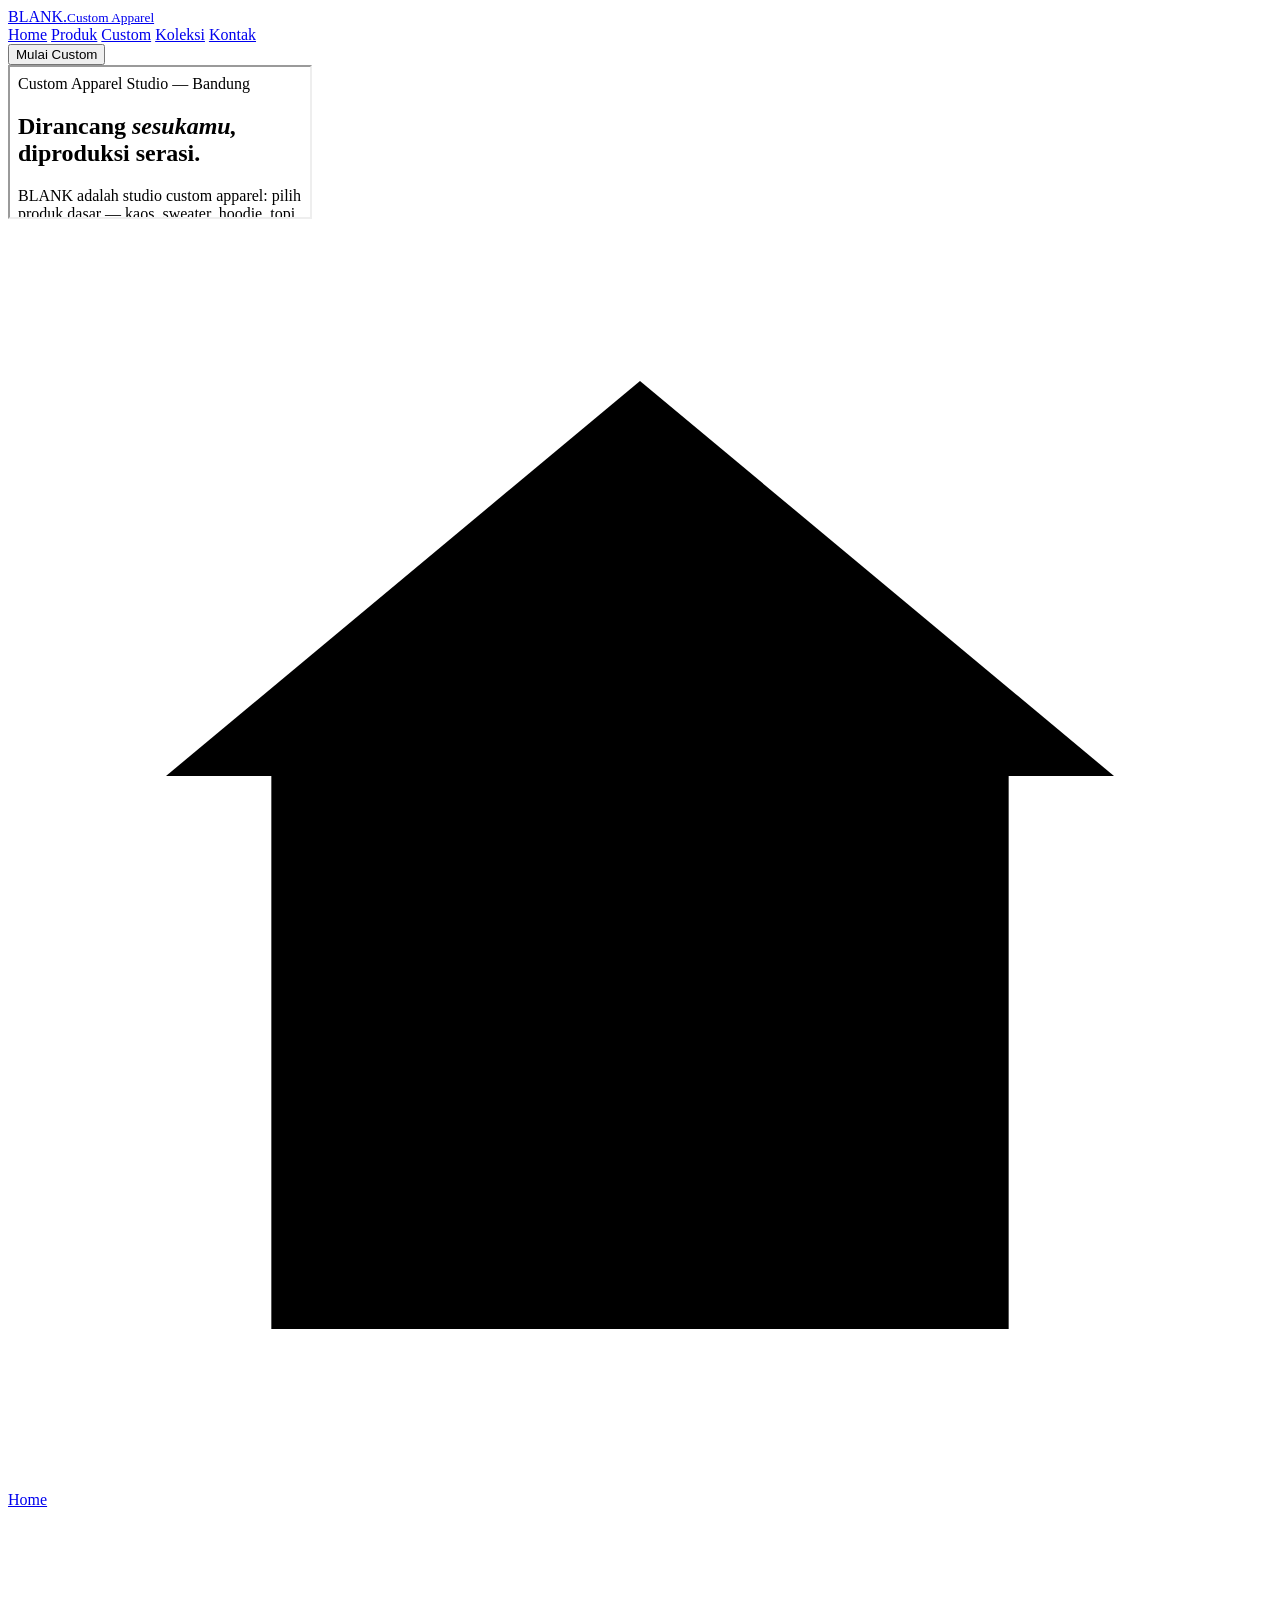
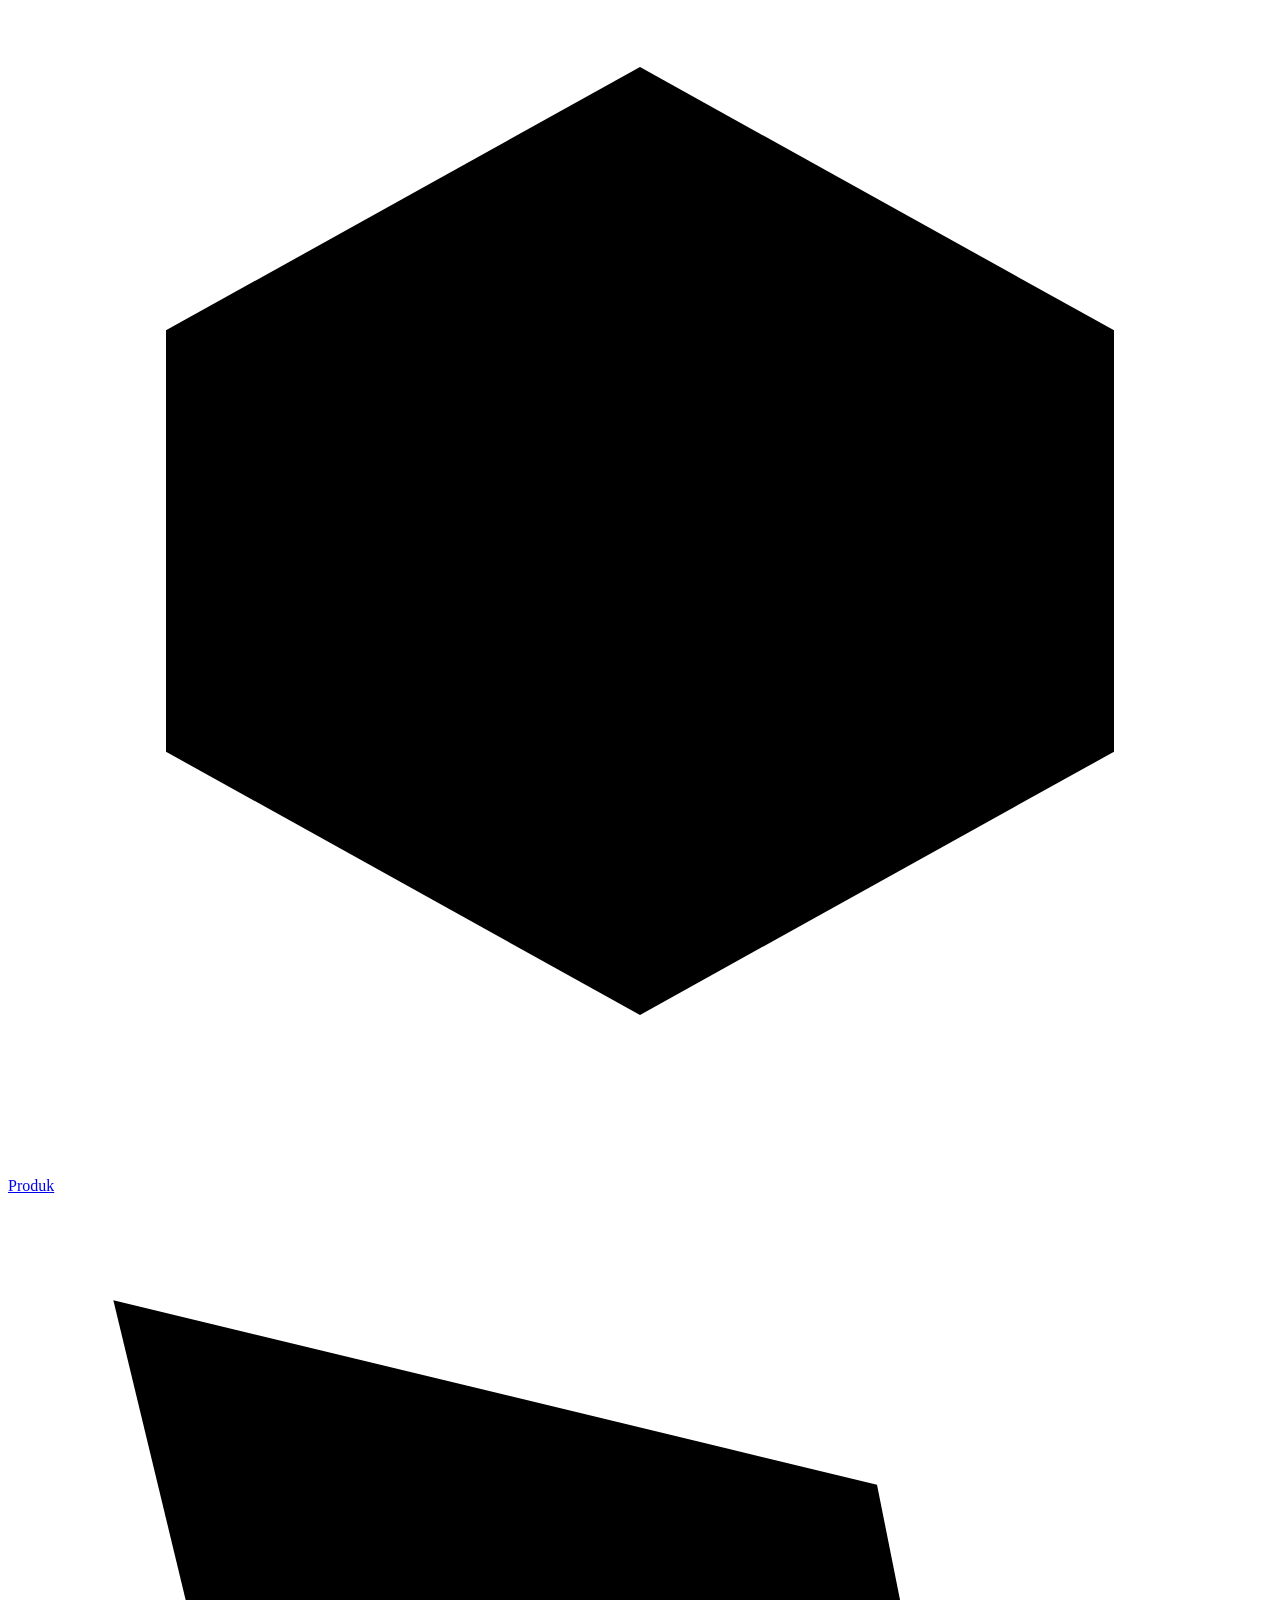
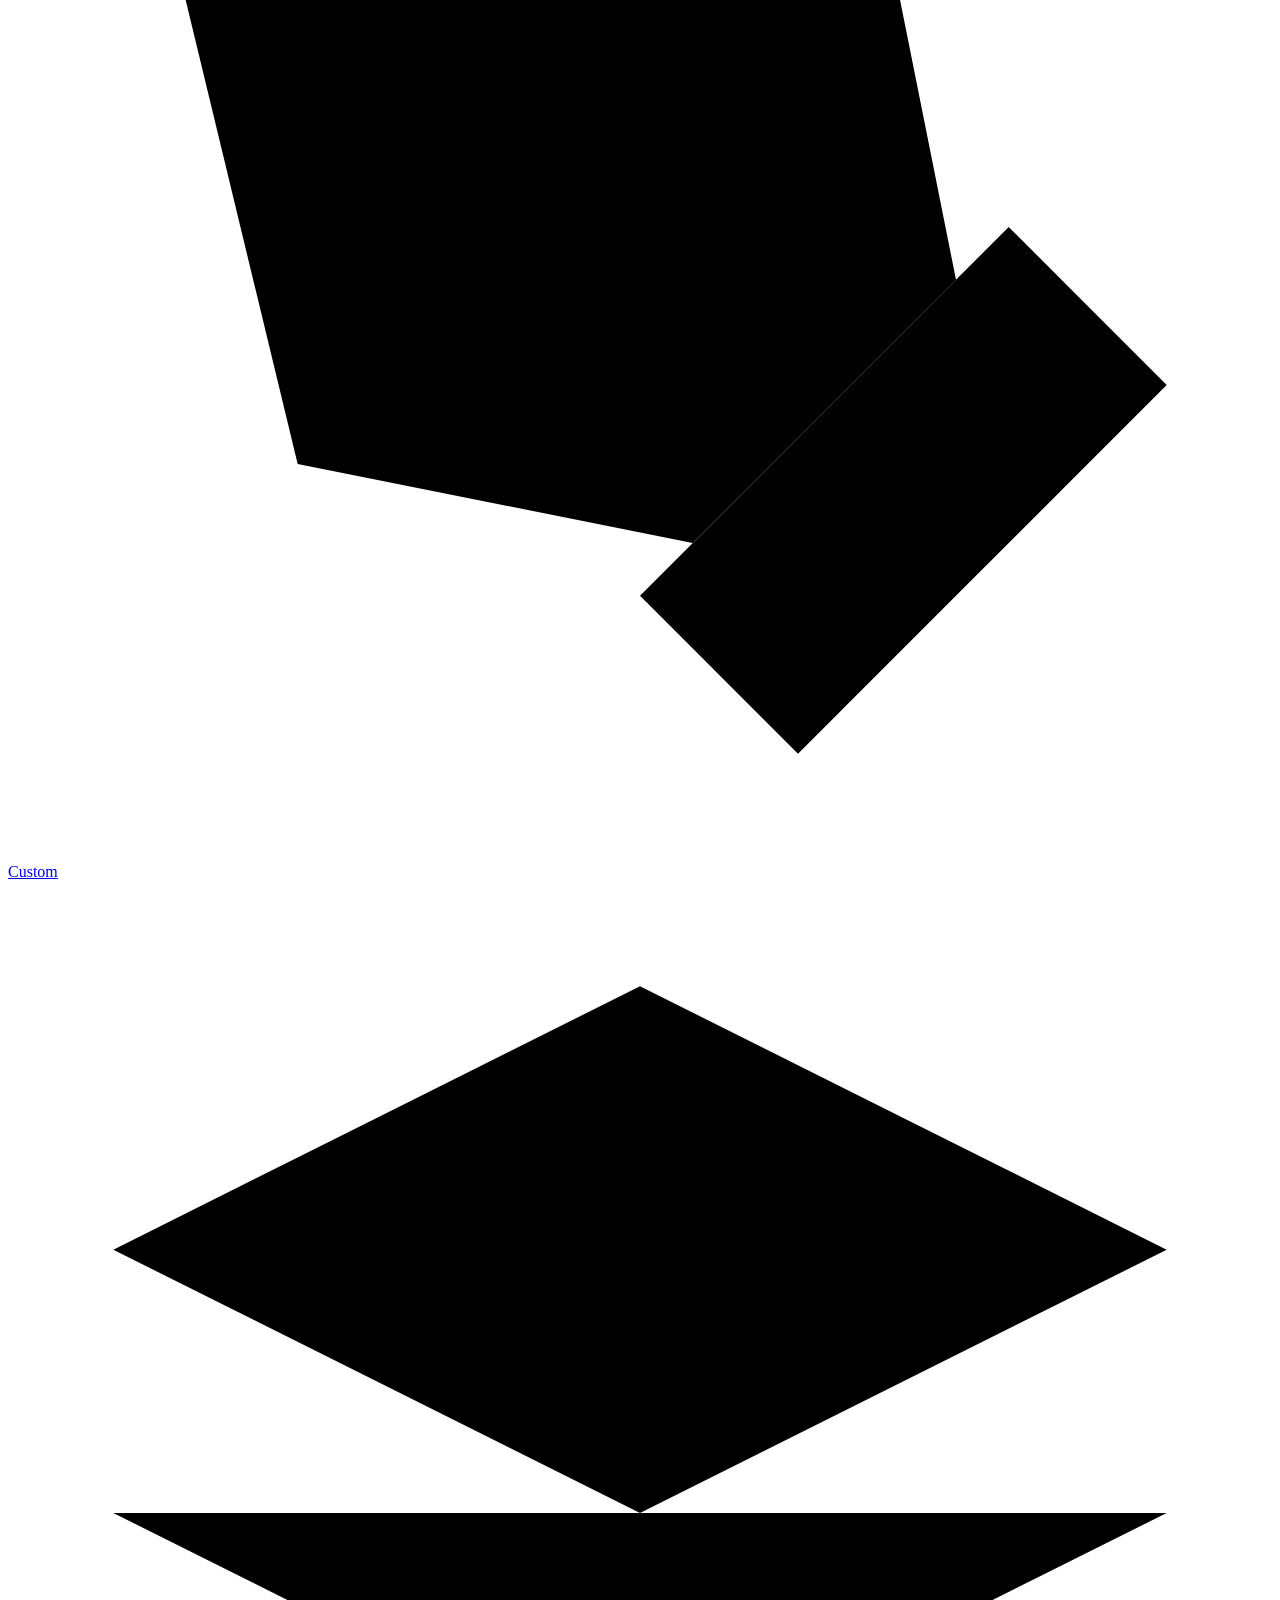
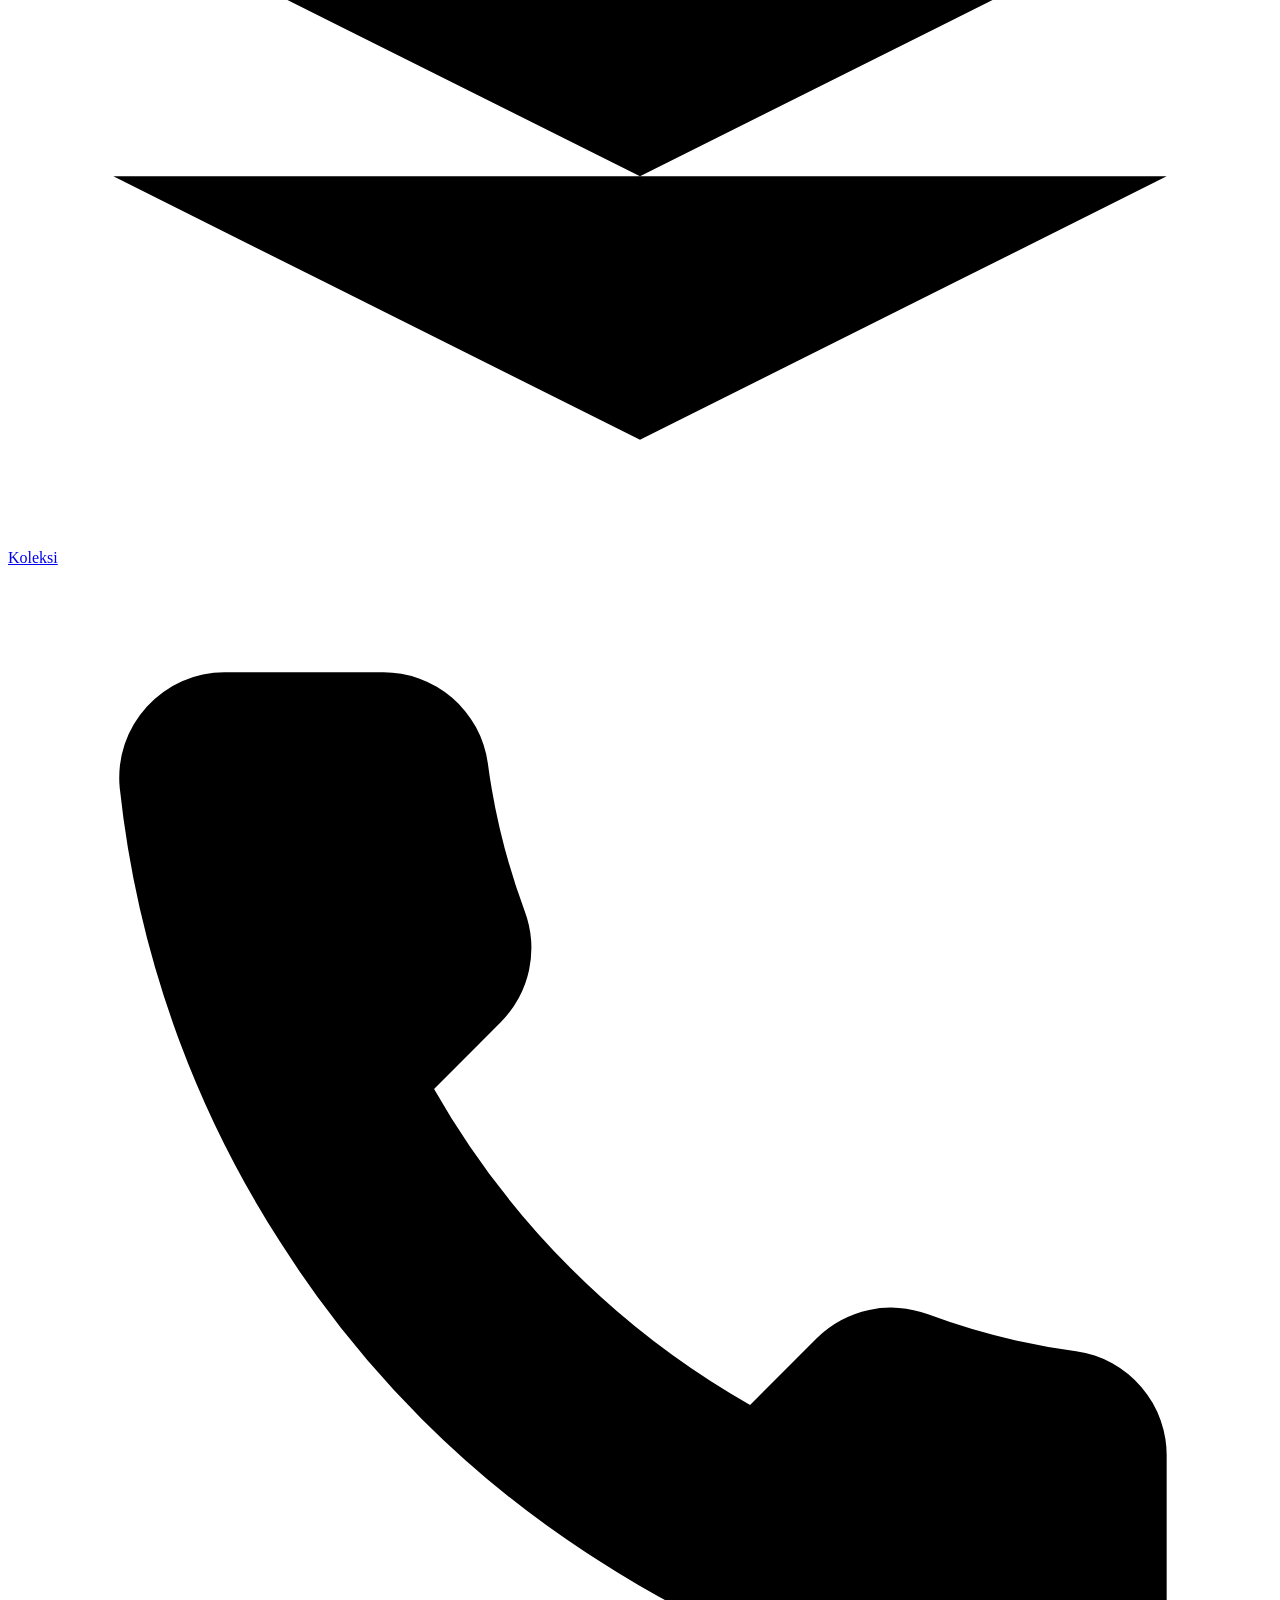
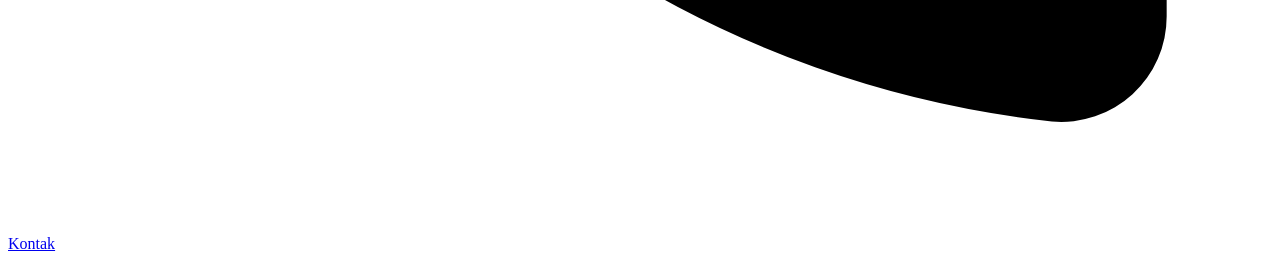
==== index.html @ ddb62c99 "Add files via upload" ====
<!DOCTYPE html>
<html lang="id">
<head>
  <meta charset="UTF-8">
  <meta name="viewport" content="width=device-width, initial-scale=1.0">
  <title>BLANK. — Custom Apparel Studio</title>
  <link rel="preconnect" href="https://fonts.googleapis.com">
  <link rel="preconnect" href="https://fonts.gstatic.com" crossorigin>
  <link href="https://fonts.googleapis.com/css2?family=Cormorant+Garamond:ital,wght@0,500;0,600;0,700;1,500;1,600&family=Jost:wght@300;400;500;600&family=Caveat:wght@700&family=Archivo+Black&display=swap" rel="stylesheet">
  <link rel="stylesheet" href="css/style.css">
</head>
<body class="shell">

  <header class="topbar">
    <a class="brand" href="#" data-go="home">BLANK<span class="dot">.</span><small>Custom Apparel</small></a>
    <nav class="tabs" id="tabs">
      <a class="tab active" data-go="home" href="#home">Home</a>
      <a class="tab" data-go="product" href="#product">Produk</a>
      <a class="tab" data-go="custom" href="#custom">Custom</a>
      <a class="tab" data-go="collection" href="#collection">Koleksi</a>
      <a class="tab" data-go="contact" href="#contact">Kontak</a>
    </nav>
    <button class="btn btn-primary btn-sm" data-go="custom">Mulai Custom</button>
  </header>

  <main class="framebox">
    <iframe id="frame" src="home.html" title="Konten toko BLANK"></iframe>
  </main>

  <nav class="dock" id="dock">
    <a data-go="home" class="active" href="#home">
      <svg viewBox="0 0 24 24"><path d="M3 10.5 12 3l9 7.5"/><path d="M5 9.5V21h14V9.5"/></svg>
      Home
    </a>
    <a data-go="product" href="#product">
      <svg viewBox="0 0 24 24"><path d="M21 8 12 3 3 8v8l9 5 9-5Z"/><path d="M3 8l9 5 9-5M12 13v8"/></svg>
      Produk
    </a>
    <a data-go="custom" href="#custom">
      <svg viewBox="0 0 24 24"><path d="M12 19l7-7 3 3-7 7-3-3z"/><path d="M18 13l-1.5-7.5L2 2l3.5 14.5L13 18l5-5z"/></svg>
      Custom
    </a>
    <a data-go="collection" href="#collection">
      <svg viewBox="0 0 24 24"><path d="M12 2 2 7l10 5 10-5-10-5z"/><path d="M2 17l10 5 10-5M2 12l10 5 10-5"/></svg>
      Koleksi
    </a>
    <a data-go="contact" href="#contact">
      <svg viewBox="0 0 24 24"><path d="M22 16.92v3a2 2 0 0 1-2.18 2 19.79 19.79 0 0 1-8.63-3.07 19.5 19.5 0 0 1-6-6 19.79 19.79 0 0 1-3.07-8.67A2 2 0 0 1 4.11 2h3a2 2 0 0 1 2 1.72 12.84 12.84 0 0 0 .7 2.81 2 2 0 0 1-.45 2.11L8.09 9.91a16 16 0 0 0 6 6l1.27-1.27a2 2 0 0 1 2.11-.45 12.84 12.84 0 0 0 2.81.7A2 2 0 0 1 22 16.92z"/></svg>
      Kontak
    </a>
  </nav>

  <script>
    (function () {
      const frame = document.getElementById('frame');
      const PAGES = ['home', 'product', 'custom', 'collection', 'contact'];

      function switchPage(page, payload) {
        if (!PAGES.includes(page)) page = 'home';
        const q = payload ? '?' + new URLSearchParams(payload).toString() : '';
        frame.src = page + '.html' + q;
        document.querySelectorAll('.tab, .dock a').forEach(a => {
          a.classList.toggle('active', a.dataset.go === page);
        });
        history.replaceState(null, '', '#' + page);
      }

      // Navigasi dari header/dock (shell sendiri)
      document.addEventListener('click', function (e) {
        const el = e.target.closest('[data-go]');
        if (!el) return;
        e.preventDefault();
        switchPage(el.dataset.go, el.dataset.product ? { product: el.dataset.product, color: el.dataset.color || '' } : null);
      });

      // Pesan dari halaman di dalam iframe
      window.addEventListener('message', function (e) {
        const d = e.data;
        if (d && d.type === 'blank:nav' && d.page) {
          switchPage(d.page, d.payload);
          frame.contentWindow.scrollTo(0, 0);
        }
      });

      // Deep link sederhana via hash (#product dll.)
      const initial = location.hash.replace('#', '');
      switchPage(PAGES.includes(initial) ? initial : 'home', null);

      // Sinkron bila hash berubah saat dokumen sama
      window.addEventListener('hashchange', function () {
        const p = location.hash.replace('#', '');
        if (PAGES.includes(p)) switchPage(p, null);
      });
    })();
  </script>
</body>
</html>
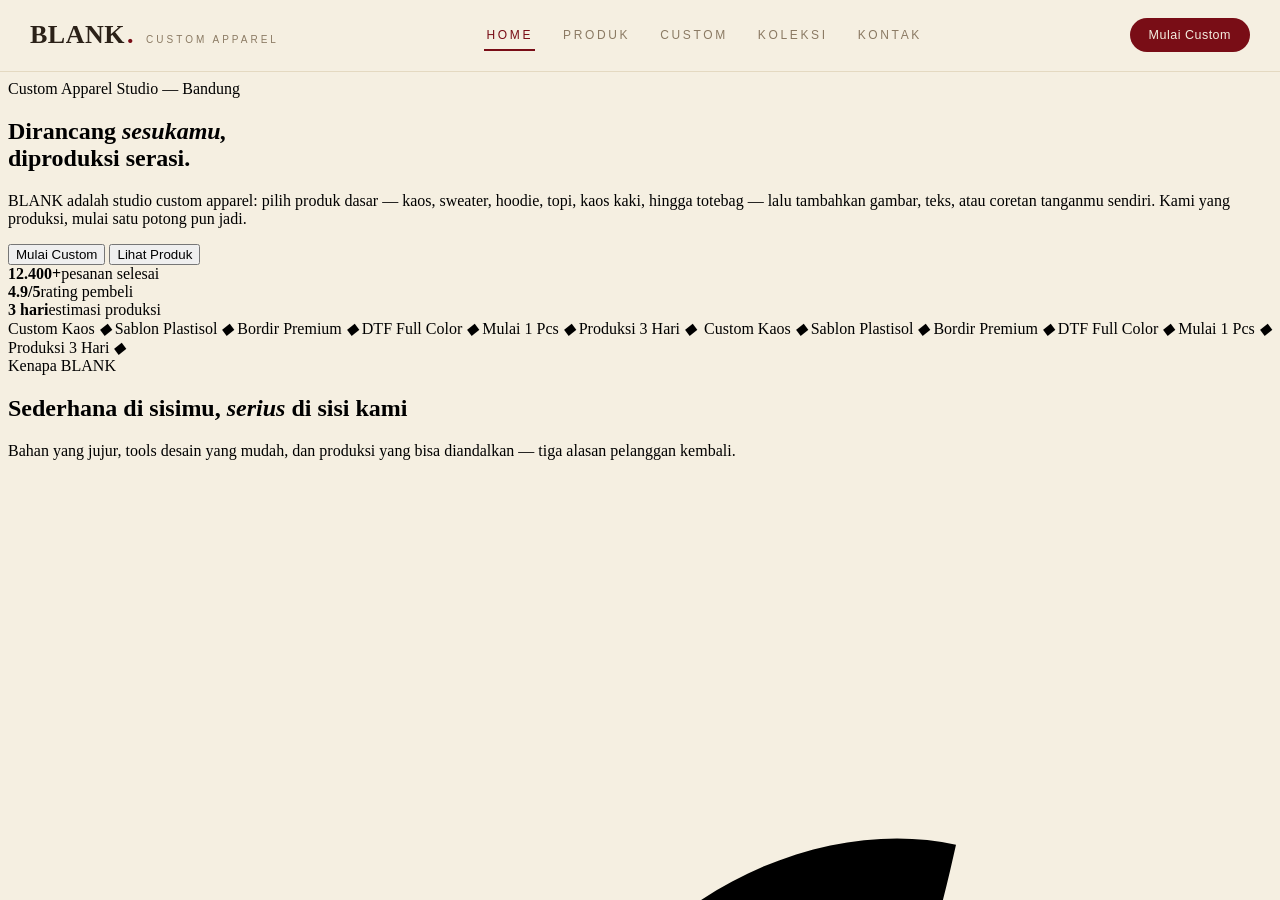
==== commit e3837d80: "Fix stylesheet link path in index.html" ====
--- a/index.html
+++ b/index.html
@@ -7,7 +7,7 @@
   <link rel="preconnect" href="https://fonts.googleapis.com">
   <link rel="preconnect" href="https://fonts.gstatic.com" crossorigin>
   <link href="https://fonts.googleapis.com/css2?family=Cormorant+Garamond:ital,wght@0,500;0,600;0,700;1,500;1,600&family=Jost:wght@300;400;500;600&family=Caveat:wght@700&family=Archivo+Black&display=swap" rel="stylesheet">
-  <link rel="stylesheet" href="css/style.css">
+  <link rel="stylesheet" href="style.css">
 </head>
 <body class="shell">
 
--- a/style.css
+++ b/style.css
@@ -0,0 +1,632 @@
+/* ============================================================
+   BLANK. — Custom Apparel Studio
+   Simple & elegant · Palet: wine #790D16 · champagne #E5D3AF
+   · cream #F5EFE1 · powder blue #AEC4D4
+   ============================================================ */
+
+:root {
+  --wine:      #790D16;
+  --wine-dark: #5E0A11;
+  --wine-soft: rgba(121, 13, 22, .07);
+  --champ:     #E5D3AF;
+  --champ-deep:#C7A96E;
+  --champ-soft:rgba(229, 211, 175, .38);
+  --cream:     #F5EFE1;
+  --cream-2:   #EFE7D3;
+  --card:      #FFFDF8;
+  --blue:      #AEC4D4;
+  --blue-deep: #5F7E96;
+  --blue-soft: rgba(174, 196, 212, .30);
+  --ink:       #2B2118;
+  --muted:     #8B7A63;
+  --line:      #E4D9C1;
+  --shadow:    0 22px 44px -18px rgba(94, 74, 42, .22);
+  --r:         18px;
+  --serif:     'Cormorant Garamond', Georgia, serif;
+  --sans:      'Jost', 'Segoe UI', sans-serif;
+  --script:    'Caveat', cursive;
+}
+
+* { margin: 0; padding: 0; box-sizing: border-box; }
+
+html { scroll-behavior: smooth; }
+
+body {
+  font-family: var(--sans);
+  font-weight: 400;
+  color: var(--ink);
+  background: var(--cream);
+  line-height: 1.65;
+  -webkit-font-smoothing: antialiased;
+}
+
+img { max-width: 100%; display: block; }
+a { color: var(--wine); text-decoration: none; }
+button { font-family: inherit; cursor: pointer; }
+input, select, textarea { font-family: inherit; }
+
+.wrap { max-width: 1120px; margin: 0 auto; padding: 0 28px; }
+
+h1, h2, h3 { font-weight: 500; line-height: 1.15; }
+
+/* ---------------- Tombol ---------------- */
+.btn {
+  display: inline-flex; align-items: center; justify-content: center; gap: 8px;
+  padding: 13px 26px; border-radius: 999px; border: 1px solid transparent;
+  font-family: var(--sans); font-size: 14px; font-weight: 500;
+  letter-spacing: .04em; transition: all .22s ease; text-decoration: none;
+}
+.btn-primary { background: var(--wine); color: var(--cream); }
+.btn-primary:hover { background: var(--wine-dark); transform: translateY(-1px); box-shadow: 0 12px 26px -12px rgba(121,13,22,.55); }
+.btn-ghost { background: transparent; color: var(--wine); border-color: rgba(121,13,22,.35); }
+.btn-ghost:hover { border-color: var(--wine); background: var(--wine-soft); }
+.btn-dark { background: var(--ink); color: var(--cream); }
+.btn-dark:hover { background: #43331f; transform: translateY(-1px); }
+.btn-wa { background: #1E7A54; color: #fff; }
+.btn-wa:hover { background: #16603f; transform: translateY(-1px); }
+.btn-sm { padding: 9px 18px; font-size: 12.5px; }
+.btn-block { width: 100%; }
+
+.mini {
+  padding: 7px 13px; border-radius: 999px; border: 1px solid var(--line);
+  background: var(--card); color: var(--ink); font-size: 12.5px; font-weight: 500;
+  transition: all .18s ease;
+}
+.mini:hover { border-color: var(--champ-deep); background: var(--champ-soft); }
+.mini.active { background: var(--wine); border-color: var(--wine); color: var(--cream); }
+.mini.danger:hover { border-color: var(--wine); color: var(--wine); background: var(--wine-soft); }
+
+.chip {
+  padding: 8px 18px; border-radius: 999px; border: 1px solid var(--line);
+  background: transparent; color: var(--muted); font-size: 13px; font-weight: 500;
+  letter-spacing: .03em; transition: all .2s ease;
+}
+.chip:hover { border-color: var(--champ-deep); color: var(--ink); }
+.chip.active { background: var(--wine); border-color: var(--wine); color: var(--cream); }
+
+.linkline { font-weight: 500; letter-spacing: .03em; border-bottom: 1px solid var(--champ-deep); padding-bottom: 2px; }
+.linkline:hover { color: var(--wine-dark); }
+
+.tagpill {
+  display: inline-block; padding: 5px 14px; border-radius: 999px;
+  background: var(--blue-soft); color: var(--blue-deep);
+  font-size: 12px; letter-spacing: .05em;
+}
+
+/* ---------------- Eyebrow / section ---------------- */
+.eyebrow {
+  display: inline-flex; align-items: center; gap: 12px;
+  font-size: 11px; font-weight: 600; letter-spacing: .32em;
+  text-transform: uppercase; color: var(--wine);
+}
+.eyebrow::before { content: ''; width: 26px; height: 1px; background: var(--champ-deep); }
+
+.section { padding: 84px 0; }
+.section-head { max-width: 640px; margin-bottom: 42px; }
+.section-head.center { margin-left: auto; margin-right: auto; text-align: center; }
+.section-head.center .eyebrow::after { content: ''; width: 26px; height: 1px; background: var(--champ-deep); }
+.section-title {
+  font-family: var(--serif); font-size: clamp(30px, 4vw, 42px);
+  font-weight: 500; color: var(--ink); margin: 14px 0 12px;
+}
+.section-title em { font-style: italic; color: var(--wine); }
+.section-sub { color: var(--muted); font-size: 15.5px; font-weight: 300; }
+
+/* ---------------- Grid & kartu produk ---------------- */
+.grid { display: grid; grid-template-columns: repeat(4, 1fr); gap: 22px; }
+.grid-3 { grid-template-columns: repeat(3, 1fr); }
+
+.pcard {
+  background: var(--card); border: 1px solid var(--line); border-radius: var(--r);
+  overflow: hidden; position: relative; display: flex; flex-direction: column;
+  transition: transform .25s ease, box-shadow .25s ease;
+}
+.pcard:hover { transform: translateY(-4px); box-shadow: var(--shadow); }
+
+.badge {
+  position: absolute; top: 14px; left: 14px; z-index: 3;
+  background: var(--champ); color: var(--wine-dark);
+  font-size: 10px; font-weight: 600; letter-spacing: .18em; text-transform: uppercase;
+  padding: 5px 12px; border-radius: 999px;
+}
+
+.pimg {
+  background: #fff; aspect-ratio: 5 / 6; display: flex; align-items: center;
+  justify-content: center; overflow: hidden; position: relative; padding: 10px;
+}
+.pimg img.dbimg { width: 100%; height: 100%; object-fit: contain; }
+
+/* Visual produk: foto + motif di area cetak */
+.pviz { position: relative; display: block; width: 100%; height: 100%; }
+.pviz-img {
+  position: absolute; inset: 0; width: 100%; height: 100%;
+  object-fit: contain; user-select: none; -webkit-user-drag: none;
+}
+.pviz-motif { position: absolute; user-select: none; pointer-events: none; filter: drop-shadow(0 2px 3px rgba(43,33,24,.18)); }
+
+.pbody { padding: 18px 20px 20px; display: flex; flex-direction: column; flex: 1; }
+.pcat { font-size: 10.5px; font-weight: 600; letter-spacing: .24em; text-transform: uppercase; color: var(--blue-deep); margin-bottom: 7px; }
+.pname { font-family: var(--serif); font-size: 21px; font-weight: 600; color: var(--ink); margin-bottom: 6px; }
+.pdesc { font-size: 13px; color: var(--muted); font-weight: 300; margin-bottom: 16px; flex: 1; }
+.pfoot { display: flex; align-items: center; justify-content: space-between; gap: 10px; }
+.pprice { font-family: var(--serif); font-size: 20px; font-weight: 600; color: var(--wine); }
+.pprice small { font-family: var(--sans); font-size: 11px; color: var(--muted); font-weight: 400; }
+.pactions { display: flex; gap: 8px; margin-top: 12px; }
+
+.emptybox {
+  grid-column: 1 / -1; text-align: center; padding: 70px 20px;
+  border: 1px dashed var(--line); border-radius: var(--r); background: var(--card);
+}
+.emptybox .emoji { font-size: 40px; margin-bottom: 10px; }
+.emptybox h3 { font-family: var(--serif); font-size: 24px; margin-bottom: 8px; }
+.emptybox p { color: var(--muted); font-size: 14px; max-width: 460px; margin: 0 auto; }
+
+/* ---------------- Shell (index.html) ---------------- */
+body.shell { height: 100dvh; display: flex; flex-direction: column; overflow: hidden; }
+
+.topbar {
+  display: flex; align-items: center; justify-content: space-between; gap: 18px;
+  padding: 14px 30px; background: rgba(245, 239, 225, .92);
+  backdrop-filter: blur(10px); border-bottom: 1px solid var(--line); flex-shrink: 0;
+}
+.brand {
+  font-family: var(--serif); font-size: 26px; font-weight: 700;
+  color: var(--ink); letter-spacing: .02em; display: inline-flex; align-items: baseline; gap: 2px;
+}
+.brand .dot { color: var(--wine); }
+.brand small { font-family: var(--sans); font-size: 10px; font-weight: 500; letter-spacing: .3em; text-transform: uppercase; color: var(--muted); margin-left: 10px; }
+
+.tabs { display: flex; gap: 26px; }
+.tab {
+  font-size: 12px; font-weight: 500; letter-spacing: .22em; text-transform: uppercase;
+  color: var(--muted); padding: 6px 2px; position: relative; transition: color .2s;
+}
+.tab::after {
+  content: ''; position: absolute; left: 0; right: 100%; bottom: 0;
+  height: 2px; background: var(--wine); transition: right .25s ease;
+}
+.tab:hover { color: var(--ink); }
+.tab.active { color: var(--wine); }
+.tab.active::after { right: 0; }
+
+.framebox { flex: 1; position: relative; }
+.framebox iframe { position: absolute; inset: 0; width: 100%; height: 100%; border: 0; }
+
+.dock {
+  display: none; position: fixed; bottom: 14px; left: 50%; transform: translateX(-50%);
+  background: rgba(255, 253, 248, .95); backdrop-filter: blur(12px);
+  border: 1px solid var(--line); border-radius: 999px; padding: 8px 10px;
+  gap: 4px; z-index: 50; box-shadow: var(--shadow);
+}
+.dock a {
+  display: flex; flex-direction: column; align-items: center; gap: 3px;
+  font-size: 9.5px; letter-spacing: .08em; color: var(--muted);
+  padding: 7px 13px; border-radius: 999px;
+}
+.dock a svg { width: 17px; height: 17px; fill: none; stroke: currentColor; stroke-width: 1.7; stroke-linecap: round; stroke-linejoin: round; }
+.dock a.active { background: var(--wine); color: var(--cream); }
+
+.solo-bar {
+  display: flex; align-items: center; gap: 16px; padding: 12px 24px;
+  background: var(--wine-dark); color: var(--cream);
+}
+.solo-bar em { font-style: normal; font-size: 12.5px; opacity: .75; }
+
+/* ---------------- Hero ---------------- */
+.hero { display: grid; grid-template-columns: 1.05fr .95fr; gap: 56px; align-items: center; padding: 92px 0 74px; }
+.hero-copy h1 {
+  font-family: var(--serif); font-size: clamp(42px, 5.4vw, 66px);
+  font-weight: 500; line-height: 1.06; margin: 20px 0 22px;
+}
+.hero-copy h1 em { font-style: italic; color: var(--wine); }
+.lead { font-size: 16.5px; font-weight: 300; color: var(--muted); max-width: 480px; }
+
+.hero-cta { display: flex; gap: 14px; margin-top: 32px; flex-wrap: wrap; }
+
+.hero-stats { display: flex; gap: 38px; margin-top: 44px; }
+.hero-stats div { display: flex; flex-direction: column; }
+.hero-stats b { font-family: var(--serif); font-size: 30px; font-weight: 600; color: var(--wine); line-height: 1; }
+.hero-stats span { font-size: 11.5px; letter-spacing: .14em; text-transform: uppercase; color: var(--muted); margin-top: 7px; }
+
+.hero-art { position: relative; }
+.art-card {
+  background: var(--card); border: 1px solid var(--line); border-radius: 26px;
+  padding: 34px; box-shadow: var(--shadow); position: relative;
+}
+.art-card .pviz { aspect-ratio: 460 / 552; }
+.float-chip {
+  position: absolute; display: flex; align-items: center; gap: 9px;
+  background: var(--card); border: 1px solid var(--line); border-radius: 999px;
+  padding: 9px 16px; font-size: 12.5px; font-weight: 500; box-shadow: 0 14px 30px -14px rgba(94,74,42,.3);
+}
+.float-chip .ic {
+  width: 26px; height: 26px; border-radius: 50%; display: inline-flex;
+  align-items: center; justify-content: center; font-size: 13px;
+}
+.fc1 { top: 8%; left: -7%; animation: bob 5.2s ease-in-out infinite; }
+.fc2 { bottom: 24%; right: -6%; animation: bob 6.1s ease-in-out .6s infinite; }
+.fc3 { bottom: -5%; left: 10%; animation: bob 5.6s ease-in-out 1.1s infinite; }
+@keyframes bob { 0%,100% { transform: translateY(0); } 50% { transform: translateY(-9px); } }
+
+/* ---------------- Marquee ---------------- */
+.marquee { background: var(--champ); border-block: 1px solid var(--champ-deep); overflow: hidden; padding: 13px 0; }
+.marquee .track { display: flex; width: max-content; animation: scrollx 30s linear infinite; }
+.marquee span {
+  font-family: var(--serif); font-style: italic; font-size: 17px;
+  color: var(--wine-dark); white-space: nowrap; letter-spacing: .04em;
+}
+.marquee i { font-style: normal; color: var(--wine); margin: 0 14px; font-size: 12px; }
+@keyframes scrollx { from { transform: translateX(0); } to { transform: translateX(-50%); } }
+
+/* ---------------- Value props / steps ---------------- */
+.vgrid { display: grid; grid-template-columns: repeat(3, 1fr); gap: 22px; }
+.vprop {
+  background: var(--card); border: 1px solid var(--line); border-radius: var(--r);
+  padding: 34px 30px; transition: transform .25s ease, box-shadow .25s ease;
+}
+.vprop:hover { transform: translateY(-4px); box-shadow: var(--shadow); }
+.vic {
+  width: 52px; height: 52px; border-radius: 50%; background: var(--champ-soft);
+  border: 1px solid var(--champ); display: flex; align-items: center; justify-content: center;
+  margin-bottom: 20px;
+}
+.vic svg { width: 23px; height: 23px; fill: none; stroke: var(--wine); stroke-width: 1.6; stroke-linecap: round; stroke-linejoin: round; }
+.vprop h3 { font-family: var(--serif); font-size: 23px; font-weight: 600; margin-bottom: 10px; }
+.vprop p { font-size: 14px; color: var(--muted); font-weight: 300; }
+
+.steps { display: grid; grid-template-columns: repeat(3, 1fr); gap: 0; counter-reset: step; }
+.step {
+  padding: 30px 34px; counter-increment: step; position: relative;
+  border-left: 1px solid var(--line);
+}
+.step:first-child { border-left: 0; }
+.step::before {
+  content: '0' counter(step);
+  font-family: var(--serif); font-style: italic; font-size: 44px;
+  color: var(--champ-deep); display: block; line-height: 1; margin-bottom: 16px;
+}
+.step h3 { font-family: var(--serif); font-size: 22px; font-weight: 600; margin-bottom: 8px; }
+.step p { font-size: 14px; color: var(--muted); font-weight: 300; }
+
+/* ---------------- Koleksi ---------------- */
+.coll { margin-bottom: 72px; }
+.coll-head { display: flex; justify-content: space-between; align-items: flex-end; gap: 24px; flex-wrap: wrap; margin-bottom: 24px; }
+.coll-tags { display: flex; gap: 8px; flex-wrap: wrap; }
+
+/* ---------------- Kontak ---------------- */
+.cgrid { display: grid; grid-template-columns: repeat(4, 1fr); gap: 20px; }
+.ccard {
+  background: var(--card); border: 1px solid var(--line); border-radius: var(--r);
+  padding: 28px 26px; transition: transform .25s ease, box-shadow .25s ease;
+}
+.ccard:hover { transform: translateY(-3px); box-shadow: var(--shadow); }
+.cic {
+  width: 46px; height: 46px; border-radius: 50%; background: var(--blue-soft);
+  border: 1px solid var(--blue); display: flex; align-items: center; justify-content: center;
+  margin-bottom: 16px;
+}
+.cic svg { width: 20px; height: 20px; fill: none; stroke: var(--blue-deep); stroke-width: 1.7; stroke-linecap: round; stroke-linejoin: round; }
+.ccard h3 { font-family: var(--serif); font-size: 20px; font-weight: 600; margin-bottom: 7px; }
+.ccard p { font-size: 13.5px; color: var(--muted); font-weight: 300; }
+
+/* Baris sosial media di home */
+.socialrow { display: flex; gap: 14px; flex-wrap: wrap; margin-top: 26px; }
+.socialpill {
+  display: inline-flex; align-items: center; gap: 12px;
+  background: var(--card); border: 1px solid var(--line); border-radius: 999px;
+  padding: 12px 24px 12px 14px; transition: all .22s ease;
+}
+.socialpill:hover { border-color: var(--champ-deep); transform: translateY(-2px); box-shadow: var(--shadow); }
+.socialpill .sic {
+  width: 38px; height: 38px; border-radius: 50%; display: flex;
+  align-items: center; justify-content: center; background: var(--wine-soft);
+}
+.socialpill .sic svg { width: 18px; height: 18px; fill: none; stroke: var(--wine); stroke-width: 1.7; stroke-linecap: round; stroke-linejoin: round; }
+.socialpill b { display: block; font-size: 13.5px; font-weight: 500; color: var(--ink); line-height: 1.2; }
+.socialpill span { font-size: 11.5px; color: var(--muted); letter-spacing: .04em; }
+
+.ctaband {
+  background: linear-gradient(120deg, var(--wine-dark), var(--wine) 55%, #93353c);
+  border-radius: 26px; padding: 58px 54px; color: var(--cream); text-align: center;
+}
+.ctaband h2 { font-family: var(--serif); font-size: clamp(28px, 3.6vw, 40px); font-weight: 500; margin-bottom: 10px; }
+.ctaband p { opacity: .82; font-weight: 300; max-width: 520px; margin: 0 auto; }
+.ctaband .hero-cta { justify-content: center; }
+
+.csplit { display: grid; grid-template-columns: 1.05fr .95fr; gap: 22px; margin-top: 10px; }
+.formcard, .mapcard {
+  background: var(--card); border: 1px solid var(--line); border-radius: var(--r); padding: 32px;
+}
+.hours { list-style: none; }
+.hours li { display: flex; justify-content: space-between; gap: 14px; padding: 11px 0; border-bottom: 1px dashed var(--line); font-size: 14px; }
+.hours li:last-child { border-bottom: 0; }
+.hours span { color: var(--muted); }
+
+.faq { border-bottom: 1px solid var(--line); background: transparent; }
+.faq summary {
+  padding: 20px 4px; cursor: pointer; font-family: var(--serif);
+  font-size: 20px; font-weight: 600; color: var(--ink); list-style: none; position: relative;
+}
+.faq summary::after { content: '+'; position: absolute; right: 6px; color: var(--wine); font-family: var(--sans); font-weight: 300; font-size: 24px; transition: transform .2s; }
+.faq[open] summary::after { transform: rotate(45deg); }
+.faqa { padding: 0 30px 22px 4px; color: var(--muted); font-size: 14.5px; font-weight: 300; }
+
+/* ---------------- Form ---------------- */
+.field { display: flex; flex-direction: column; gap: 7px; margin-bottom: 16px; }
+.field label { font-size: 12px; font-weight: 500; letter-spacing: .12em; text-transform: uppercase; color: var(--muted); }
+.field input, .field select, .field textarea {
+  border: 1px solid var(--line); border-radius: 12px; padding: 12px 15px;
+  background: #fff; font-size: 14.5px; color: var(--ink); outline: none; transition: border .2s;
+  resize: vertical;
+}
+.field input:focus, .field select:focus, .field textarea:focus { border-color: var(--champ-deep); box-shadow: 0 0 0 3px var(--champ-soft); }
+.field.invalid input, .field.invalid select, .field.invalid textarea { border-color: var(--wine); }
+.ferr { font-size: 12px; color: var(--wine); min-height: 0; }
+
+.catalogbar { display: flex; justify-content: space-between; align-items: center; gap: 16px; flex-wrap: wrap; margin-bottom: 16px; }
+.searchrow input {
+  width: min(420px, 100%); border: 1px solid var(--line); border-radius: 999px;
+  padding: 12px 22px; background: var(--card); font-size: 14px; outline: none; transition: border .2s;
+}
+.searchrow input:focus { border-color: var(--champ-deep); box-shadow: 0 0 0 3px var(--champ-soft); }
+.adminbar { display: flex; gap: 10px; }
+.adminchip { border-color: var(--blue); color: var(--blue-deep); }
+.adminchip.active { background: var(--blue-deep); border-color: var(--blue-deep); color: #fff; }
+.addchip { border-style: dashed; }
+
+/* ---------------- Modal ---------------- */
+.modal-backdrop {
+  position: fixed; inset: 0; background: rgba(43, 33, 24, .45); backdrop-filter: blur(3px);
+  display: flex; align-items: center; justify-content: center; padding: 24px;
+  opacity: 0; pointer-events: none; transition: opacity .22s ease; z-index: 100;
+}
+.modal-backdrop.show { opacity: 1; pointer-events: auto; }
+.modal {
+  background: var(--card); border-radius: 22px; width: min(640px, 100%);
+  max-height: 92dvh; display: flex; flex-direction: column; overflow: hidden;
+  transform: translateY(14px); transition: transform .22s ease;
+}
+.modal-backdrop.show .modal { transform: none; }
+.modal-head { display: flex; justify-content: space-between; align-items: center; padding: 22px 28px; border-bottom: 1px solid var(--line); }
+.modal-head h3 { font-family: var(--serif); font-size: 24px; }
+.modal-x { background: none; border: 0; font-size: 20px; color: var(--muted); }
+.modal-x:hover { color: var(--wine); }
+.modal-body { padding: 24px 28px; overflow-y: auto; }
+.modal-foot { display: flex; justify-content: flex-end; gap: 12px; padding: 18px 28px; border-top: 1px solid var(--line); }
+.formerr {
+  display: none; background: var(--wine-soft); border: 1px solid rgba(121,13,22,.25);
+  color: var(--wine); border-radius: 12px; padding: 11px 16px; font-size: 13.5px; margin-bottom: 16px;
+}
+.formerr.show { display: block; }
+.formgrid { display: grid; grid-template-columns: 1fr 1fr; gap: 0 18px; }
+.formgrid .full { grid-column: 1 / -1; }
+.imgpreview { margin-top: 12px; }
+.imgpreview img { max-height: 150px; border-radius: 12px; border: 1px solid var(--line); }
+.imgpreview .ph {
+  border: 1px dashed var(--line); border-radius: 12px; padding: 26px; text-align: center;
+  color: var(--muted); font-size: 13px;
+}
+
+/* ---------------- Studio ---------------- */
+.studiobody { overflow-x: hidden; }
+.studio {
+  display: grid; grid-template-columns: 250px minmax(0, 1fr) 268px;
+  gap: 16px; padding: 18px 20px 30px; max-width: 1240px; margin: 0 auto; align-items: start;
+}
+.panel-left, .panel-right { display: flex; flex-direction: column; gap: 14px; position: sticky; top: 16px; }
+.panel { background: var(--card); border: 1px solid var(--line); border-radius: var(--r); padding: 18px; }
+.pgroup h3 {
+  display: flex; align-items: center; gap: 9px; font-size: 12.5px; font-weight: 600;
+  letter-spacing: .1em; text-transform: uppercase; color: var(--ink); margin-bottom: 14px;
+}
+.pgroup h3 .n {
+  width: 22px; height: 22px; border-radius: 50%; background: var(--wine); color: var(--cream);
+  display: inline-flex; align-items: center; justify-content: center;
+  font-size: 11px; letter-spacing: 0; flex-shrink: 0;
+}
+.cname { margin-left: auto; font-style: normal; font-size: 11px; color: var(--muted); letter-spacing: .06em; text-transform: none; }
+
+.tplgrid { display: grid; grid-template-columns: 1fr 1fr; gap: 9px; }
+.tpl {
+  border: 1px solid var(--line); border-radius: 13px; background: #fff;
+  padding: 7px; text-align: center; transition: all .2s ease; position: relative;
+}
+.tpl:hover { border-color: var(--champ-deep); }
+.tpl.active { border-color: var(--wine); box-shadow: 0 0 0 2px var(--wine-soft); }
+.tplart { display: block; border-radius: 9px; overflow: hidden; background: #fff; aspect-ratio: 5 / 6; }
+.tplart img { width: 100%; height: 100%; object-fit: cover; }
+.tplname { display: block; font-size: 11.5px; font-weight: 500; margin-top: 6px; color: var(--ink); line-height: 1.25; }
+.tplprice { display: block; font-size: 10.5px; color: var(--muted); }
+
+.swatches { display: grid; grid-template-columns: repeat(5, 1fr); gap: 8px; }
+.sw {
+  aspect-ratio: 1; border-radius: 50%; border: 1px solid rgba(43,33,24,.18);
+  transition: transform .15s ease, box-shadow .15s ease; padding: 0;
+}
+.sw:hover { transform: scale(1.12); }
+.sw.active { box-shadow: 0 0 0 2px var(--card), 0 0 0 4px var(--wine); }
+.sw-inline { display: flex; gap: 8px; flex-wrap: wrap; margin-bottom: 14px; }
+.sw-inline .sw { width: 26px; height: 26px; aspect-ratio: auto; }
+
+.sizerow { display: flex; gap: 7px; flex-wrap: wrap; }
+.size {
+  padding: 8px 13px; border-radius: 10px; border: 1px solid var(--line);
+  background: #fff; font-size: 12.5px; font-weight: 500; color: var(--ink); transition: all .18s;
+}
+.size:hover { border-color: var(--champ-deep); }
+.size.active { background: var(--ink); border-color: var(--ink); color: var(--cream); }
+
+.stagewrap { display: flex; flex-direction: column; align-items: center; gap: 14px; }
+.stage-scaler { width: 100%; display: flex; justify-content: center; }
+.stage {
+  position: relative; width: 460px; height: 552px; flex-shrink: 0;
+  background: #fff; border-radius: 20px; overflow: hidden;
+  border: 1px solid var(--line); box-shadow: var(--shadow);
+  transform-origin: top center; touch-action: none;
+}
+.tplimg { position: absolute; inset: 0; width: 100%; height: 100%; object-fit: cover; user-select: none; -webkit-user-drag: none; }
+
+.printbox {
+  position: absolute; border: 1.5px dashed rgba(121, 13, 22, .55); border-radius: 4px;
+  pointer-events: none; z-index: 5;
+}
+.printbox::after {
+  content: 'Area Desain'; position: absolute; top: -1px; left: -1px;
+  transform: translateY(-105%); background: var(--wine); color: var(--cream);
+  font-size: 9px; letter-spacing: .18em; text-transform: uppercase; padding: 3px 9px; border-radius: 4px;
+}
+.clipzone { position: absolute; overflow: hidden; z-index: 4; }
+.objlayer { position: absolute; inset: 0; z-index: 6; }
+#drawCanvas { position: absolute; inset: 0; width: 100%; height: 100%; z-index: 5; }
+.stage.drawing #drawCanvas { cursor: crosshair; }
+
+.obj { position: absolute; cursor: move; user-select: none; }
+.obj .oimg, .obj .eobj, .obj .tobj { pointer-events: none; }
+.obj .oimg { width: 100%; height: 100%; object-fit: fill; }
+.eobj { text-align: center; }
+.tobj { outline: none; white-space: pre-wrap; text-align: center; }
+
+.obj.selected { outline: 1.5px solid var(--wine); outline-offset: 3px; }
+.hnd {
+  position: absolute; width: 22px; height: 22px; border-radius: 50%;
+  background: var(--wine); color: #fff; font-size: 11px;
+  display: none; align-items: center; justify-content: center; z-index: 8;
+  border: 2px solid #fff; box-shadow: 0 2px 8px rgba(43,33,24,.35);
+}
+.obj.selected .hnd { display: flex; }
+.hnd-rot { top: -30px; left: 50%; transform: translateX(-50%); cursor: grab; }
+.hnd-del { top: -30px; right: -30px; cursor: pointer; background: #8c2f2f; }
+.hnd-resize { bottom: -26px; right: -26px; cursor: nwse-resize; font-size: 10px; }
+
+.toolbtns { display: flex; gap: 8px; flex-wrap: wrap; justify-content: center; }
+.tool {
+  display: inline-flex; align-items: center; gap: 8px; padding: 10px 18px;
+  border-radius: 999px; border: 1px solid var(--line); background: var(--card);
+  font-size: 12.5px; font-weight: 500; color: var(--ink); transition: all .2s;
+}
+.tool svg { width: 15px; height: 15px; fill: none; stroke: currentColor; stroke-width: 1.8; stroke-linecap: round; stroke-linejoin: round; }
+.tool:hover { border-color: var(--champ-deep); }
+.tool.active { background: var(--wine); border-color: var(--wine); color: var(--cream); }
+
+.uploadzone {
+  border: 1.5px dashed var(--champ-deep); border-radius: 13px; background: var(--champ-soft);
+  padding: 24px 14px; text-align: center; font-size: 13.5px; font-weight: 500; color: var(--ink);
+  cursor: pointer; transition: all .2s;
+}
+.uploadzone:hover { background: var(--champ); }
+.uploadzone small { color: var(--muted); font-weight: 400; }
+.hint { font-size: 11.5px; color: var(--muted); font-weight: 300; line-height: 1.55; }
+
+.propval { display: flex; justify-content: space-between; font-size: 12.5px; color: var(--muted); margin: 13px 0 7px; }
+.propslider { width: 100%; accent-color: var(--wine); }
+.stylebtns, .btnrow { display: flex; gap: 8px; margin-top: 12px; flex-wrap: wrap; }
+.fontsel {
+  width: 100%; border: 1px solid var(--line); border-radius: 10px; padding: 10px 12px;
+  background: #fff; font-size: 13px; outline: none;
+}
+.colorwell { width: 100%; height: 34px; border: 1px solid var(--line); border-radius: 10px; background: #fff; cursor: pointer; }
+
+.pricebox { background: var(--cream); border: 1px solid var(--line); border-radius: 14px; padding: 16px 18px; margin-bottom: 14px; }
+.pricebox .lbl { font-size: 12px; color: var(--muted); letter-spacing: .04em; }
+.pricebox .val { font-family: var(--serif); font-size: 30px; font-weight: 600; color: var(--wine); line-height: 1.2; }
+.pricebox .note { font-size: 11px; color: var(--muted); }
+.sumstack { display: flex; flex-direction: column; gap: 9px; }
+
+.emsearch {
+  width: 100%; border: 1px solid var(--line); border-radius: 10px; padding: 9px 13px;
+  font-size: 13px; outline: none; margin-bottom: 10px;
+}
+.emsearch:focus { border-color: var(--champ-deep); }
+.emtabs { display: flex; gap: 4px; flex-wrap: wrap; margin-bottom: 10px; }
+.emtab {
+  border: 1px solid transparent; background: none; border-radius: 9px;
+  font-size: 15px; padding: 4px 8px; transition: all .15s;
+}
+.emtab:hover { background: var(--cream-2); }
+.emtab.active { background: var(--wine-soft); border-color: var(--champ); }
+.emgrid { display: grid; grid-template-columns: repeat(6, 1fr); gap: 3px; max-height: 218px; overflow-y: auto; }
+.emcell {
+  background: none; border: 0; border-radius: 9px; font-size: 19px; padding: 4px 0;
+  transition: background .12s;
+}
+.emcell:hover { background: var(--cream-2); }
+.emcell.picked { background: var(--champ-soft); box-shadow: inset 0 0 0 1px var(--champ-deep); }
+.emempty { grid-column: 1 / -1; font-size: 12px; color: var(--muted); padding: 12px 4px; }
+.empicked { background: var(--cream); border-radius: 10px; padding: 9px 12px; font-size: 12px; color: var(--muted); margin-top: 10px; }
+.empicked .emprev { font-size: 18px; margin-right: 7px; }
+
+/* ---------------- Footer ---------------- */
+footer.site { background: var(--wine-dark); color: var(--cream); margin-top: 90px; }
+.fgrid { display: grid; grid-template-columns: 1.3fr 1fr 1.2fr; gap: 44px; padding: 62px 0 46px; }
+footer.site .brand { color: var(--cream); font-size: 30px; }
+footer.site .brand .dot { color: var(--champ); }
+.fabout { font-size: 13.5px; font-weight: 300; opacity: .78; margin: 14px 0 20px; max-width: 300px; }
+.fsocial { display: flex; gap: 9px; }
+.fsocial a {
+  width: 38px; height: 38px; border-radius: 50%; border: 1px solid rgba(229,211,175,.35);
+  display: inline-flex; align-items: center; justify-content: center;
+  font-size: 11px; font-weight: 600; letter-spacing: .05em; color: var(--champ); transition: all .2s;
+}
+.fsocial a:hover { background: var(--champ); color: var(--wine-dark); border-color: var(--champ); }
+footer.site h4 {
+  font-size: 11px; font-weight: 600; letter-spacing: .3em; text-transform: uppercase;
+  color: var(--champ); margin-bottom: 18px;
+}
+footer.site ul { list-style: none; display: flex; flex-direction: column; gap: 10px; font-size: 13.5px; font-weight: 300; }
+footer.site ul a { color: var(--cream); opacity: .82; }
+footer.site ul a:hover { opacity: 1; color: var(--champ); }
+footer.site li { opacity: .82; }
+.fbottom {
+  display: flex; justify-content: space-between; gap: 14px; flex-wrap: wrap;
+  border-top: 1px solid rgba(229,211,175,.18); padding: 22px 0 26px;
+  font-size: 12px; opacity: .62; font-weight: 300;
+}
+
+/* ---------------- Toast ---------------- */
+.toast {
+  position: fixed; bottom: 26px; left: 50%; transform: translate(-50%, 16px);
+  background: var(--ink); color: var(--cream); padding: 12px 26px; border-radius: 999px;
+  font-size: 13.5px; letter-spacing: .02em; opacity: 0; pointer-events: none;
+  transition: all .3s ease; z-index: 200; box-shadow: 0 16px 34px -12px rgba(0,0,0,.4);
+}
+.toast.show { opacity: 1; transform: translate(-50%, 0); }
+
+/* ---------------- Responsif ---------------- */
+@media (max-width: 1020px) {
+  .grid { grid-template-columns: repeat(3, 1fr); }
+  .cgrid { grid-template-columns: repeat(2, 1fr); }
+  .studio { grid-template-columns: 220px minmax(0, 1fr); }
+  .panel-right { grid-column: 1 / -1; position: static; display: grid; grid-template-columns: repeat(2, 1fr); align-items: start; }
+}
+@media (max-width: 900px) {
+  .tabs { display: none; }
+  .dock { display: flex; }
+  .hero { grid-template-columns: 1fr; padding-top: 54px; gap: 40px; }
+  .hero-art { max-width: 430px; margin: 0 auto; }
+  .vgrid, .steps { grid-template-columns: 1fr; }
+  .step { border-left: 0; border-top: 1px solid var(--line); }
+  .step:first-child { border-top: 0; }
+  .csplit { grid-template-columns: 1fr; }
+  .grid, .grid-3 { grid-template-columns: repeat(2, 1fr); }
+  .fgrid { grid-template-columns: 1fr; gap: 30px; }
+}
+@media (max-width: 760px) {
+  .studio { grid-template-columns: 1fr; padding: 14px 12px 110px; }
+  .panel-left, .panel-right { position: static; }
+  .panel-left { display: grid; grid-template-columns: 1fr 1fr; }
+  .panel-left .panel:first-child { grid-column: 1 / -1; }
+  .panel-right { display: flex; flex-direction: column; }
+  .stage-scaler { overflow: visible; }
+}
+@media (max-width: 520px) {
+  .wrap { padding: 0 18px; }
+  .grid, .grid-3 { grid-template-columns: 1fr; }
+  .cgrid { grid-template-columns: 1fr; }
+  .hero-stats { gap: 24px; }
+  .ctaband { padding: 40px 26px; }
+  .panel-left { grid-template-columns: 1fr; }
+  .float-chip { padding: 7px 12px; font-size: 11px; }
+  .fc1 { left: 0; top: 5%; }
+  .fc2 { right: 0; bottom: 34%; }
+  .fc3 { left: 4%; bottom: -5%; }
+}
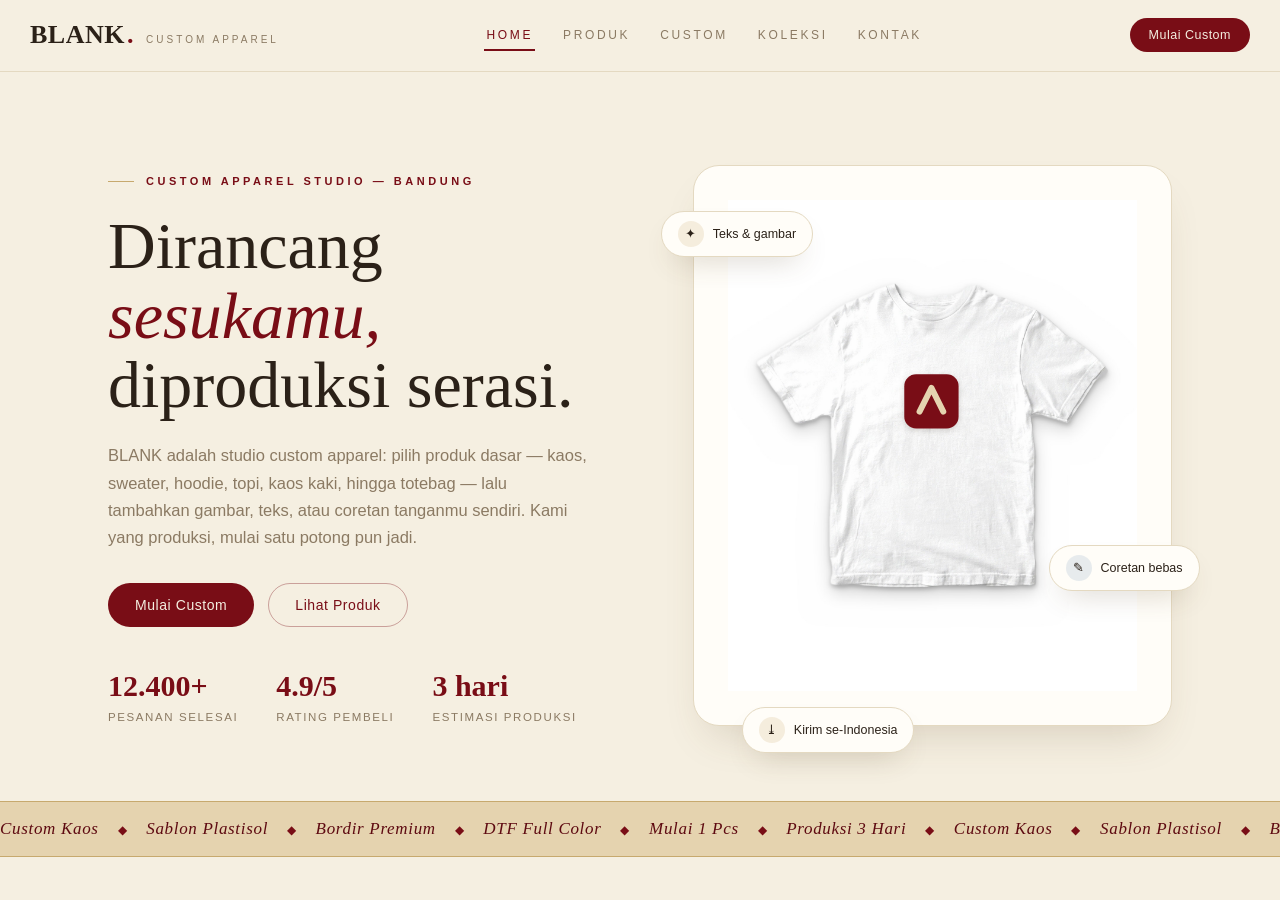
==== commit efea50ed: "Add files via upload" ====
--- a/index.html
+++ b/index.html
@@ -7,7 +7,8 @@
   <link rel="preconnect" href="https://fonts.googleapis.com">
   <link rel="preconnect" href="https://fonts.gstatic.com" crossorigin>
   <link href="https://fonts.googleapis.com/css2?family=Cormorant+Garamond:ital,wght@0,500;0,600;0,700;1,500;1,600&family=Jost:wght@300;400;500;600&family=Caveat:wght@700&family=Archivo+Black&display=swap" rel="stylesheet">
-  <link rel="stylesheet" href="style.css">
+  <link rel="icon" type="image/svg+xml" href="logo.svg">
+  <link rel="stylesheet" href="css/style.css">
 </head>
 <body class="shell">
 
@@ -78,7 +79,7 @@
         const d = e.data;
         if (d && d.type === 'blank:nav' && d.page) {
           switchPage(d.page, d.payload);
-          frame.contentWindow.scrollTo(0, 0);
+          try { frame.contentWindow.scrollTo(0, 0); } catch (err) { /* file:// lintas-origin */ }
         }
       });
 
--- a/css/style.css
+++ b/css/style.css
@@ -0,0 +1,632 @@
+/* ============================================================
+   BLANK. — Custom Apparel Studio
+   Simple & elegant · Palet: wine #790D16 · champagne #E5D3AF
+   · cream #F5EFE1 · powder blue #AEC4D4
+   ============================================================ */
+
+:root {
+  --wine:      #790D16;
+  --wine-dark: #5E0A11;
+  --wine-soft: rgba(121, 13, 22, .07);
+  --champ:     #E5D3AF;
+  --champ-deep:#C7A96E;
+  --champ-soft:rgba(229, 211, 175, .38);
+  --cream:     #F5EFE1;
+  --cream-2:   #EFE7D3;
+  --card:      #FFFDF8;
+  --blue:      #AEC4D4;
+  --blue-deep: #5F7E96;
+  --blue-soft: rgba(174, 196, 212, .30);
+  --ink:       #2B2118;
+  --muted:     #8B7A63;
+  --line:      #E4D9C1;
+  --shadow:    0 22px 44px -18px rgba(94, 74, 42, .22);
+  --r:         18px;
+  --serif:     'Cormorant Garamond', Georgia, serif;
+  --sans:      'Jost', 'Segoe UI', sans-serif;
+  --script:    'Caveat', cursive;
+}
+
+* { margin: 0; padding: 0; box-sizing: border-box; }
+
+html { scroll-behavior: smooth; }
+
+body {
+  font-family: var(--sans);
+  font-weight: 400;
+  color: var(--ink);
+  background: var(--cream);
+  line-height: 1.65;
+  -webkit-font-smoothing: antialiased;
+}
+
+img { max-width: 100%; display: block; }
+a { color: var(--wine); text-decoration: none; }
+button { font-family: inherit; cursor: pointer; }
+input, select, textarea { font-family: inherit; }
+
+.wrap { max-width: 1120px; margin: 0 auto; padding: 0 28px; }
+
+h1, h2, h3 { font-weight: 500; line-height: 1.15; }
+
+/* ---------------- Tombol ---------------- */
+.btn {
+  display: inline-flex; align-items: center; justify-content: center; gap: 8px;
+  padding: 13px 26px; border-radius: 999px; border: 1px solid transparent;
+  font-family: var(--sans); font-size: 14px; font-weight: 500;
+  letter-spacing: .04em; transition: all .22s ease; text-decoration: none;
+}
+.btn-primary { background: var(--wine); color: var(--cream); }
+.btn-primary:hover { background: var(--wine-dark); transform: translateY(-1px); box-shadow: 0 12px 26px -12px rgba(121,13,22,.55); }
+.btn-ghost { background: transparent; color: var(--wine); border-color: rgba(121,13,22,.35); }
+.btn-ghost:hover { border-color: var(--wine); background: var(--wine-soft); }
+.btn-dark { background: var(--ink); color: var(--cream); }
+.btn-dark:hover { background: #43331f; transform: translateY(-1px); }
+.btn-wa { background: #1E7A54; color: #fff; }
+.btn-wa:hover { background: #16603f; transform: translateY(-1px); }
+.btn-sm { padding: 9px 18px; font-size: 12.5px; }
+.btn-block { width: 100%; }
+
+.mini {
+  padding: 7px 13px; border-radius: 999px; border: 1px solid var(--line);
+  background: var(--card); color: var(--ink); font-size: 12.5px; font-weight: 500;
+  transition: all .18s ease;
+}
+.mini:hover { border-color: var(--champ-deep); background: var(--champ-soft); }
+.mini.active { background: var(--wine); border-color: var(--wine); color: var(--cream); }
+.mini.danger:hover { border-color: var(--wine); color: var(--wine); background: var(--wine-soft); }
+
+.chip {
+  padding: 8px 18px; border-radius: 999px; border: 1px solid var(--line);
+  background: transparent; color: var(--muted); font-size: 13px; font-weight: 500;
+  letter-spacing: .03em; transition: all .2s ease;
+}
+.chip:hover { border-color: var(--champ-deep); color: var(--ink); }
+.chip.active { background: var(--wine); border-color: var(--wine); color: var(--cream); }
+
+.linkline { font-weight: 500; letter-spacing: .03em; border-bottom: 1px solid var(--champ-deep); padding-bottom: 2px; }
+.linkline:hover { color: var(--wine-dark); }
+
+.tagpill {
+  display: inline-block; padding: 5px 14px; border-radius: 999px;
+  background: var(--blue-soft); color: var(--blue-deep);
+  font-size: 12px; letter-spacing: .05em;
+}
+
+/* ---------------- Eyebrow / section ---------------- */
+.eyebrow {
+  display: inline-flex; align-items: center; gap: 12px;
+  font-size: 11px; font-weight: 600; letter-spacing: .32em;
+  text-transform: uppercase; color: var(--wine);
+}
+.eyebrow::before { content: ''; width: 26px; height: 1px; background: var(--champ-deep); }
+
+.section { padding: 84px 0; }
+.section-head { max-width: 640px; margin-bottom: 42px; }
+.section-head.center { margin-left: auto; margin-right: auto; text-align: center; }
+.section-head.center .eyebrow::after { content: ''; width: 26px; height: 1px; background: var(--champ-deep); }
+.section-title {
+  font-family: var(--serif); font-size: clamp(30px, 4vw, 42px);
+  font-weight: 500; color: var(--ink); margin: 14px 0 12px;
+}
+.section-title em { font-style: italic; color: var(--wine); }
+.section-sub { color: var(--muted); font-size: 15.5px; font-weight: 300; }
+
+/* ---------------- Grid & kartu produk ---------------- */
+.grid { display: grid; grid-template-columns: repeat(4, 1fr); gap: 22px; }
+.grid-3 { grid-template-columns: repeat(3, 1fr); }
+
+.pcard {
+  background: var(--card); border: 1px solid var(--line); border-radius: var(--r);
+  overflow: hidden; position: relative; display: flex; flex-direction: column;
+  transition: transform .25s ease, box-shadow .25s ease;
+}
+.pcard:hover { transform: translateY(-4px); box-shadow: var(--shadow); }
+
+.badge {
+  position: absolute; top: 14px; left: 14px; z-index: 3;
+  background: var(--champ); color: var(--wine-dark);
+  font-size: 10px; font-weight: 600; letter-spacing: .18em; text-transform: uppercase;
+  padding: 5px 12px; border-radius: 999px;
+}
+
+.pimg {
+  background: #fff; aspect-ratio: 5 / 6; display: flex; align-items: center;
+  justify-content: center; overflow: hidden; position: relative; padding: 10px;
+}
+.pimg img.dbimg { width: 100%; height: 100%; object-fit: contain; }
+
+/* Visual produk: foto + motif di area cetak */
+.pviz { position: relative; display: block; width: 100%; height: 100%; }
+.pviz-img {
+  position: absolute; inset: 0; width: 100%; height: 100%;
+  object-fit: contain; user-select: none; -webkit-user-drag: none;
+}
+.pviz-motif { position: absolute; user-select: none; pointer-events: none; filter: drop-shadow(0 2px 3px rgba(43,33,24,.18)); }
+
+.pbody { padding: 18px 20px 20px; display: flex; flex-direction: column; flex: 1; }
+.pcat { font-size: 10.5px; font-weight: 600; letter-spacing: .24em; text-transform: uppercase; color: var(--blue-deep); margin-bottom: 7px; }
+.pname { font-family: var(--serif); font-size: 21px; font-weight: 600; color: var(--ink); margin-bottom: 6px; }
+.pdesc { font-size: 13px; color: var(--muted); font-weight: 300; margin-bottom: 16px; flex: 1; }
+.pfoot { display: flex; align-items: center; justify-content: space-between; gap: 10px; }
+.pprice { font-family: var(--serif); font-size: 20px; font-weight: 600; color: var(--wine); }
+.pprice small { font-family: var(--sans); font-size: 11px; color: var(--muted); font-weight: 400; }
+.pactions { display: flex; gap: 8px; margin-top: 12px; }
+
+.emptybox {
+  grid-column: 1 / -1; text-align: center; padding: 70px 20px;
+  border: 1px dashed var(--line); border-radius: var(--r); background: var(--card);
+}
+.emptybox .emoji { font-size: 40px; margin-bottom: 10px; }
+.emptybox h3 { font-family: var(--serif); font-size: 24px; margin-bottom: 8px; }
+.emptybox p { color: var(--muted); font-size: 14px; max-width: 460px; margin: 0 auto; }
+
+/* ---------------- Shell (index.html) ---------------- */
+body.shell { height: 100dvh; display: flex; flex-direction: column; overflow: hidden; }
+
+.topbar {
+  display: flex; align-items: center; justify-content: space-between; gap: 18px;
+  padding: 14px 30px; background: rgba(245, 239, 225, .92);
+  backdrop-filter: blur(10px); border-bottom: 1px solid var(--line); flex-shrink: 0;
+}
+.brand {
+  font-family: var(--serif); font-size: 26px; font-weight: 700;
+  color: var(--ink); letter-spacing: .02em; display: inline-flex; align-items: baseline; gap: 2px;
+}
+.brand .dot { color: var(--wine); }
+.brand small { font-family: var(--sans); font-size: 10px; font-weight: 500; letter-spacing: .3em; text-transform: uppercase; color: var(--muted); margin-left: 10px; }
+
+.tabs { display: flex; gap: 26px; }
+.tab {
+  font-size: 12px; font-weight: 500; letter-spacing: .22em; text-transform: uppercase;
+  color: var(--muted); padding: 6px 2px; position: relative; transition: color .2s;
+}
+.tab::after {
+  content: ''; position: absolute; left: 0; right: 100%; bottom: 0;
+  height: 2px; background: var(--wine); transition: right .25s ease;
+}
+.tab:hover { color: var(--ink); }
+.tab.active { color: var(--wine); }
+.tab.active::after { right: 0; }
+
+.framebox { flex: 1; position: relative; }
+.framebox iframe { position: absolute; inset: 0; width: 100%; height: 100%; border: 0; }
+
+.dock {
+  display: none; position: fixed; bottom: 14px; left: 50%; transform: translateX(-50%);
+  background: rgba(255, 253, 248, .95); backdrop-filter: blur(12px);
+  border: 1px solid var(--line); border-radius: 999px; padding: 8px 10px;
+  gap: 4px; z-index: 50; box-shadow: var(--shadow);
+}
+.dock a {
+  display: flex; flex-direction: column; align-items: center; gap: 3px;
+  font-size: 9.5px; letter-spacing: .08em; color: var(--muted);
+  padding: 7px 13px; border-radius: 999px;
+}
+.dock a svg { width: 17px; height: 17px; fill: none; stroke: currentColor; stroke-width: 1.7; stroke-linecap: round; stroke-linejoin: round; }
+.dock a.active { background: var(--wine); color: var(--cream); }
+
+.solo-bar {
+  display: flex; align-items: center; gap: 16px; padding: 12px 24px;
+  background: var(--wine-dark); color: var(--cream);
+}
+.solo-bar em { font-style: normal; font-size: 12.5px; opacity: .75; }
+
+/* ---------------- Hero ---------------- */
+.hero { display: grid; grid-template-columns: 1.05fr .95fr; gap: 56px; align-items: center; padding: 92px 0 74px; }
+.hero-copy h1 {
+  font-family: var(--serif); font-size: clamp(42px, 5.4vw, 66px);
+  font-weight: 500; line-height: 1.06; margin: 20px 0 22px;
+}
+.hero-copy h1 em { font-style: italic; color: var(--wine); }
+.lead { font-size: 16.5px; font-weight: 300; color: var(--muted); max-width: 480px; }
+
+.hero-cta { display: flex; gap: 14px; margin-top: 32px; flex-wrap: wrap; }
+
+.hero-stats { display: flex; gap: 38px; margin-top: 44px; }
+.hero-stats div { display: flex; flex-direction: column; }
+.hero-stats b { font-family: var(--serif); font-size: 30px; font-weight: 600; color: var(--wine); line-height: 1; }
+.hero-stats span { font-size: 11.5px; letter-spacing: .14em; text-transform: uppercase; color: var(--muted); margin-top: 7px; }
+
+.hero-art { position: relative; }
+.art-card {
+  background: var(--card); border: 1px solid var(--line); border-radius: 26px;
+  padding: 34px; box-shadow: var(--shadow); position: relative;
+}
+.art-card .pviz { aspect-ratio: 460 / 552; }
+.float-chip {
+  position: absolute; display: flex; align-items: center; gap: 9px;
+  background: var(--card); border: 1px solid var(--line); border-radius: 999px;
+  padding: 9px 16px; font-size: 12.5px; font-weight: 500; box-shadow: 0 14px 30px -14px rgba(94,74,42,.3);
+}
+.float-chip .ic {
+  width: 26px; height: 26px; border-radius: 50%; display: inline-flex;
+  align-items: center; justify-content: center; font-size: 13px;
+}
+.fc1 { top: 8%; left: -7%; animation: bob 5.2s ease-in-out infinite; }
+.fc2 { bottom: 24%; right: -6%; animation: bob 6.1s ease-in-out .6s infinite; }
+.fc3 { bottom: -5%; left: 10%; animation: bob 5.6s ease-in-out 1.1s infinite; }
+@keyframes bob { 0%,100% { transform: translateY(0); } 50% { transform: translateY(-9px); } }
+
+/* ---------------- Marquee ---------------- */
+.marquee { background: var(--champ); border-block: 1px solid var(--champ-deep); overflow: hidden; padding: 13px 0; }
+.marquee .track { display: flex; width: max-content; animation: scrollx 30s linear infinite; }
+.marquee span {
+  font-family: var(--serif); font-style: italic; font-size: 17px;
+  color: var(--wine-dark); white-space: nowrap; letter-spacing: .04em;
+}
+.marquee i { font-style: normal; color: var(--wine); margin: 0 14px; font-size: 12px; }
+@keyframes scrollx { from { transform: translateX(0); } to { transform: translateX(-50%); } }
+
+/* ---------------- Value props / steps ---------------- */
+.vgrid { display: grid; grid-template-columns: repeat(3, 1fr); gap: 22px; }
+.vprop {
+  background: var(--card); border: 1px solid var(--line); border-radius: var(--r);
+  padding: 34px 30px; transition: transform .25s ease, box-shadow .25s ease;
+}
+.vprop:hover { transform: translateY(-4px); box-shadow: var(--shadow); }
+.vic {
+  width: 52px; height: 52px; border-radius: 50%; background: var(--champ-soft);
+  border: 1px solid var(--champ); display: flex; align-items: center; justify-content: center;
+  margin-bottom: 20px;
+}
+.vic svg { width: 23px; height: 23px; fill: none; stroke: var(--wine); stroke-width: 1.6; stroke-linecap: round; stroke-linejoin: round; }
+.vprop h3 { font-family: var(--serif); font-size: 23px; font-weight: 600; margin-bottom: 10px; }
+.vprop p { font-size: 14px; color: var(--muted); font-weight: 300; }
+
+.steps { display: grid; grid-template-columns: repeat(3, 1fr); gap: 0; counter-reset: step; }
+.step {
+  padding: 30px 34px; counter-increment: step; position: relative;
+  border-left: 1px solid var(--line);
+}
+.step:first-child { border-left: 0; }
+.step::before {
+  content: '0' counter(step);
+  font-family: var(--serif); font-style: italic; font-size: 44px;
+  color: var(--champ-deep); display: block; line-height: 1; margin-bottom: 16px;
+}
+.step h3 { font-family: var(--serif); font-size: 22px; font-weight: 600; margin-bottom: 8px; }
+.step p { font-size: 14px; color: var(--muted); font-weight: 300; }
+
+/* ---------------- Koleksi ---------------- */
+.coll { margin-bottom: 72px; }
+.coll-head { display: flex; justify-content: space-between; align-items: flex-end; gap: 24px; flex-wrap: wrap; margin-bottom: 24px; }
+.coll-tags { display: flex; gap: 8px; flex-wrap: wrap; }
+
+/* ---------------- Kontak ---------------- */
+.cgrid { display: grid; grid-template-columns: repeat(4, 1fr); gap: 20px; }
+.ccard {
+  background: var(--card); border: 1px solid var(--line); border-radius: var(--r);
+  padding: 28px 26px; transition: transform .25s ease, box-shadow .25s ease;
+}
+.ccard:hover { transform: translateY(-3px); box-shadow: var(--shadow); }
+.cic {
+  width: 46px; height: 46px; border-radius: 50%; background: var(--blue-soft);
+  border: 1px solid var(--blue); display: flex; align-items: center; justify-content: center;
+  margin-bottom: 16px;
+}
+.cic svg { width: 20px; height: 20px; fill: none; stroke: var(--blue-deep); stroke-width: 1.7; stroke-linecap: round; stroke-linejoin: round; }
+.ccard h3 { font-family: var(--serif); font-size: 20px; font-weight: 600; margin-bottom: 7px; }
+.ccard p { font-size: 13.5px; color: var(--muted); font-weight: 300; }
+
+/* Baris sosial media di home */
+.socialrow { display: flex; gap: 14px; flex-wrap: wrap; margin-top: 26px; }
+.socialpill {
+  display: inline-flex; align-items: center; gap: 12px;
+  background: var(--card); border: 1px solid var(--line); border-radius: 999px;
+  padding: 12px 24px 12px 14px; transition: all .22s ease;
+}
+.socialpill:hover { border-color: var(--champ-deep); transform: translateY(-2px); box-shadow: var(--shadow); }
+.socialpill .sic {
+  width: 38px; height: 38px; border-radius: 50%; display: flex;
+  align-items: center; justify-content: center; background: var(--wine-soft);
+}
+.socialpill .sic svg { width: 18px; height: 18px; fill: none; stroke: var(--wine); stroke-width: 1.7; stroke-linecap: round; stroke-linejoin: round; }
+.socialpill b { display: block; font-size: 13.5px; font-weight: 500; color: var(--ink); line-height: 1.2; }
+.socialpill span { font-size: 11.5px; color: var(--muted); letter-spacing: .04em; }
+
+.ctaband {
+  background: linear-gradient(120deg, var(--wine-dark), var(--wine) 55%, #93353c);
+  border-radius: 26px; padding: 58px 54px; color: var(--cream); text-align: center;
+}
+.ctaband h2 { font-family: var(--serif); font-size: clamp(28px, 3.6vw, 40px); font-weight: 500; margin-bottom: 10px; }
+.ctaband p { opacity: .82; font-weight: 300; max-width: 520px; margin: 0 auto; }
+.ctaband .hero-cta { justify-content: center; }
+
+.csplit { display: grid; grid-template-columns: 1.05fr .95fr; gap: 22px; margin-top: 10px; }
+.formcard, .mapcard {
+  background: var(--card); border: 1px solid var(--line); border-radius: var(--r); padding: 32px;
+}
+.hours { list-style: none; }
+.hours li { display: flex; justify-content: space-between; gap: 14px; padding: 11px 0; border-bottom: 1px dashed var(--line); font-size: 14px; }
+.hours li:last-child { border-bottom: 0; }
+.hours span { color: var(--muted); }
+
+.faq { border-bottom: 1px solid var(--line); background: transparent; }
+.faq summary {
+  padding: 20px 4px; cursor: pointer; font-family: var(--serif);
+  font-size: 20px; font-weight: 600; color: var(--ink); list-style: none; position: relative;
+}
+.faq summary::after { content: '+'; position: absolute; right: 6px; color: var(--wine); font-family: var(--sans); font-weight: 300; font-size: 24px; transition: transform .2s; }
+.faq[open] summary::after { transform: rotate(45deg); }
+.faqa { padding: 0 30px 22px 4px; color: var(--muted); font-size: 14.5px; font-weight: 300; }
+
+/* ---------------- Form ---------------- */
+.field { display: flex; flex-direction: column; gap: 7px; margin-bottom: 16px; }
+.field label { font-size: 12px; font-weight: 500; letter-spacing: .12em; text-transform: uppercase; color: var(--muted); }
+.field input, .field select, .field textarea {
+  border: 1px solid var(--line); border-radius: 12px; padding: 12px 15px;
+  background: #fff; font-size: 14.5px; color: var(--ink); outline: none; transition: border .2s;
+  resize: vertical;
+}
+.field input:focus, .field select:focus, .field textarea:focus { border-color: var(--champ-deep); box-shadow: 0 0 0 3px var(--champ-soft); }
+.field.invalid input, .field.invalid select, .field.invalid textarea { border-color: var(--wine); }
+.ferr { font-size: 12px; color: var(--wine); min-height: 0; }
+
+.catalogbar { display: flex; justify-content: space-between; align-items: center; gap: 16px; flex-wrap: wrap; margin-bottom: 16px; }
+.searchrow input {
+  width: min(420px, 100%); border: 1px solid var(--line); border-radius: 999px;
+  padding: 12px 22px; background: var(--card); font-size: 14px; outline: none; transition: border .2s;
+}
+.searchrow input:focus { border-color: var(--champ-deep); box-shadow: 0 0 0 3px var(--champ-soft); }
+.adminbar { display: flex; gap: 10px; }
+.adminchip { border-color: var(--blue); color: var(--blue-deep); }
+.adminchip.active { background: var(--blue-deep); border-color: var(--blue-deep); color: #fff; }
+.addchip { border-style: dashed; }
+
+/* ---------------- Modal ---------------- */
+.modal-backdrop {
+  position: fixed; inset: 0; background: rgba(43, 33, 24, .45); backdrop-filter: blur(3px);
+  display: flex; align-items: center; justify-content: center; padding: 24px;
+  opacity: 0; pointer-events: none; transition: opacity .22s ease; z-index: 100;
+}
+.modal-backdrop.show { opacity: 1; pointer-events: auto; }
+.modal {
+  background: var(--card); border-radius: 22px; width: min(640px, 100%);
+  max-height: 92dvh; display: flex; flex-direction: column; overflow: hidden;
+  transform: translateY(14px); transition: transform .22s ease;
+}
+.modal-backdrop.show .modal { transform: none; }
+.modal-head { display: flex; justify-content: space-between; align-items: center; padding: 22px 28px; border-bottom: 1px solid var(--line); }
+.modal-head h3 { font-family: var(--serif); font-size: 24px; }
+.modal-x { background: none; border: 0; font-size: 20px; color: var(--muted); }
+.modal-x:hover { color: var(--wine); }
+.modal-body { padding: 24px 28px; overflow-y: auto; }
+.modal-foot { display: flex; justify-content: flex-end; gap: 12px; padding: 18px 28px; border-top: 1px solid var(--line); }
+.formerr {
+  display: none; background: var(--wine-soft); border: 1px solid rgba(121,13,22,.25);
+  color: var(--wine); border-radius: 12px; padding: 11px 16px; font-size: 13.5px; margin-bottom: 16px;
+}
+.formerr.show { display: block; }
+.formgrid { display: grid; grid-template-columns: 1fr 1fr; gap: 0 18px; }
+.formgrid .full { grid-column: 1 / -1; }
+.imgpreview { margin-top: 12px; }
+.imgpreview img { max-height: 150px; border-radius: 12px; border: 1px solid var(--line); }
+.imgpreview .ph {
+  border: 1px dashed var(--line); border-radius: 12px; padding: 26px; text-align: center;
+  color: var(--muted); font-size: 13px;
+}
+
+/* ---------------- Studio ---------------- */
+.studiobody { overflow-x: hidden; }
+.studio {
+  display: grid; grid-template-columns: 250px minmax(0, 1fr) 268px;
+  gap: 16px; padding: 18px 20px 30px; max-width: 1240px; margin: 0 auto; align-items: start;
+}
+.panel-left, .panel-right { display: flex; flex-direction: column; gap: 14px; position: sticky; top: 16px; }
+.panel { background: var(--card); border: 1px solid var(--line); border-radius: var(--r); padding: 18px; }
+.pgroup h3 {
+  display: flex; align-items: center; gap: 9px; font-size: 12.5px; font-weight: 600;
+  letter-spacing: .1em; text-transform: uppercase; color: var(--ink); margin-bottom: 14px;
+}
+.pgroup h3 .n {
+  width: 22px; height: 22px; border-radius: 50%; background: var(--wine); color: var(--cream);
+  display: inline-flex; align-items: center; justify-content: center;
+  font-size: 11px; letter-spacing: 0; flex-shrink: 0;
+}
+.cname { margin-left: auto; font-style: normal; font-size: 11px; color: var(--muted); letter-spacing: .06em; text-transform: none; }
+
+.tplgrid { display: grid; grid-template-columns: 1fr 1fr; gap: 9px; }
+.tpl {
+  border: 1px solid var(--line); border-radius: 13px; background: #fff;
+  padding: 7px; text-align: center; transition: all .2s ease; position: relative;
+}
+.tpl:hover { border-color: var(--champ-deep); }
+.tpl.active { border-color: var(--wine); box-shadow: 0 0 0 2px var(--wine-soft); }
+.tplart { display: block; border-radius: 9px; overflow: hidden; background: #fff; aspect-ratio: 5 / 6; }
+.tplart img { width: 100%; height: 100%; object-fit: cover; }
+.tplname { display: block; font-size: 11.5px; font-weight: 500; margin-top: 6px; color: var(--ink); line-height: 1.25; }
+.tplprice { display: block; font-size: 10.5px; color: var(--muted); }
+
+.swatches { display: grid; grid-template-columns: repeat(5, 1fr); gap: 8px; }
+.sw {
+  aspect-ratio: 1; border-radius: 50%; border: 1px solid rgba(43,33,24,.18);
+  transition: transform .15s ease, box-shadow .15s ease; padding: 0;
+}
+.sw:hover { transform: scale(1.12); }
+.sw.active { box-shadow: 0 0 0 2px var(--card), 0 0 0 4px var(--wine); }
+.sw-inline { display: flex; gap: 8px; flex-wrap: wrap; margin-bottom: 14px; }
+.sw-inline .sw { width: 26px; height: 26px; aspect-ratio: auto; }
+
+.sizerow { display: flex; gap: 7px; flex-wrap: wrap; }
+.size {
+  padding: 8px 13px; border-radius: 10px; border: 1px solid var(--line);
+  background: #fff; font-size: 12.5px; font-weight: 500; color: var(--ink); transition: all .18s;
+}
+.size:hover { border-color: var(--champ-deep); }
+.size.active { background: var(--ink); border-color: var(--ink); color: var(--cream); }
+
+.stagewrap { display: flex; flex-direction: column; align-items: center; gap: 14px; }
+.stage-scaler { width: 100%; display: flex; justify-content: center; }
+.stage {
+  position: relative; width: 460px; height: 552px; flex-shrink: 0;
+  background: #fff; border-radius: 20px; overflow: hidden;
+  border: 1px solid var(--line); box-shadow: var(--shadow);
+  transform-origin: top center; touch-action: none;
+}
+.tplimg { position: absolute; inset: 0; width: 100%; height: 100%; object-fit: cover; user-select: none; -webkit-user-drag: none; }
+
+.printbox {
+  position: absolute; border: 1.5px dashed rgba(121, 13, 22, .55); border-radius: 4px;
+  pointer-events: none; z-index: 5;
+}
+.printbox::after {
+  content: 'Area Desain'; position: absolute; top: -1px; left: -1px;
+  transform: translateY(-105%); background: var(--wine); color: var(--cream);
+  font-size: 9px; letter-spacing: .18em; text-transform: uppercase; padding: 3px 9px; border-radius: 4px;
+}
+.clipzone { position: absolute; overflow: hidden; z-index: 4; }
+.objlayer { position: absolute; inset: 0; z-index: 6; }
+#drawCanvas { position: absolute; inset: 0; width: 100%; height: 100%; z-index: 5; }
+.stage.drawing #drawCanvas { cursor: crosshair; }
+
+.obj { position: absolute; cursor: move; user-select: none; }
+.obj .oimg, .obj .eobj, .obj .tobj { pointer-events: none; }
+.obj .oimg { width: 100%; height: 100%; object-fit: fill; }
+.eobj { text-align: center; }
+.tobj { outline: none; white-space: pre-wrap; text-align: center; }
+
+.obj.selected { outline: 1.5px solid var(--wine); outline-offset: 3px; }
+.hnd {
+  position: absolute; width: 22px; height: 22px; border-radius: 50%;
+  background: var(--wine); color: #fff; font-size: 11px;
+  display: none; align-items: center; justify-content: center; z-index: 8;
+  border: 2px solid #fff; box-shadow: 0 2px 8px rgba(43,33,24,.35);
+}
+.obj.selected .hnd { display: flex; }
+.hnd-rot { top: -30px; left: 50%; transform: translateX(-50%); cursor: grab; }
+.hnd-del { top: -30px; right: -30px; cursor: pointer; background: #8c2f2f; }
+.hnd-resize { bottom: -26px; right: -26px; cursor: nwse-resize; font-size: 10px; }
+
+.toolbtns { display: flex; gap: 8px; flex-wrap: wrap; justify-content: center; }
+.tool {
+  display: inline-flex; align-items: center; gap: 8px; padding: 10px 18px;
+  border-radius: 999px; border: 1px solid var(--line); background: var(--card);
+  font-size: 12.5px; font-weight: 500; color: var(--ink); transition: all .2s;
+}
+.tool svg { width: 15px; height: 15px; fill: none; stroke: currentColor; stroke-width: 1.8; stroke-linecap: round; stroke-linejoin: round; }
+.tool:hover { border-color: var(--champ-deep); }
+.tool.active { background: var(--wine); border-color: var(--wine); color: var(--cream); }
+
+.uploadzone {
+  border: 1.5px dashed var(--champ-deep); border-radius: 13px; background: var(--champ-soft);
+  padding: 24px 14px; text-align: center; font-size: 13.5px; font-weight: 500; color: var(--ink);
+  cursor: pointer; transition: all .2s;
+}
+.uploadzone:hover { background: var(--champ); }
+.uploadzone small { color: var(--muted); font-weight: 400; }
+.hint { font-size: 11.5px; color: var(--muted); font-weight: 300; line-height: 1.55; }
+
+.propval { display: flex; justify-content: space-between; font-size: 12.5px; color: var(--muted); margin: 13px 0 7px; }
+.propslider { width: 100%; accent-color: var(--wine); }
+.stylebtns, .btnrow { display: flex; gap: 8px; margin-top: 12px; flex-wrap: wrap; }
+.fontsel {
+  width: 100%; border: 1px solid var(--line); border-radius: 10px; padding: 10px 12px;
+  background: #fff; font-size: 13px; outline: none;
+}
+.colorwell { width: 100%; height: 34px; border: 1px solid var(--line); border-radius: 10px; background: #fff; cursor: pointer; }
+
+.pricebox { background: var(--cream); border: 1px solid var(--line); border-radius: 14px; padding: 16px 18px; margin-bottom: 14px; }
+.pricebox .lbl { font-size: 12px; color: var(--muted); letter-spacing: .04em; }
+.pricebox .val { font-family: var(--serif); font-size: 30px; font-weight: 600; color: var(--wine); line-height: 1.2; }
+.pricebox .note { font-size: 11px; color: var(--muted); }
+.sumstack { display: flex; flex-direction: column; gap: 9px; }
+
+.emsearch {
+  width: 100%; border: 1px solid var(--line); border-radius: 10px; padding: 9px 13px;
+  font-size: 13px; outline: none; margin-bottom: 10px;
+}
+.emsearch:focus { border-color: var(--champ-deep); }
+.emtabs { display: flex; gap: 4px; flex-wrap: wrap; margin-bottom: 10px; }
+.emtab {
+  border: 1px solid transparent; background: none; border-radius: 9px;
+  font-size: 15px; padding: 4px 8px; transition: all .15s;
+}
+.emtab:hover { background: var(--cream-2); }
+.emtab.active { background: var(--wine-soft); border-color: var(--champ); }
+.emgrid { display: grid; grid-template-columns: repeat(6, 1fr); gap: 3px; max-height: 218px; overflow-y: auto; }
+.emcell {
+  background: none; border: 0; border-radius: 9px; font-size: 19px; padding: 4px 0;
+  transition: background .12s;
+}
+.emcell:hover { background: var(--cream-2); }
+.emcell.picked { background: var(--champ-soft); box-shadow: inset 0 0 0 1px var(--champ-deep); }
+.emempty { grid-column: 1 / -1; font-size: 12px; color: var(--muted); padding: 12px 4px; }
+.empicked { background: var(--cream); border-radius: 10px; padding: 9px 12px; font-size: 12px; color: var(--muted); margin-top: 10px; }
+.empicked .emprev { font-size: 18px; margin-right: 7px; }
+
+/* ---------------- Footer ---------------- */
+footer.site { background: var(--wine-dark); color: var(--cream); margin-top: 90px; }
+.fgrid { display: grid; grid-template-columns: 1.3fr 1fr 1.2fr; gap: 44px; padding: 62px 0 46px; }
+footer.site .brand { color: var(--cream); font-size: 30px; }
+footer.site .brand .dot { color: var(--champ); }
+.fabout { font-size: 13.5px; font-weight: 300; opacity: .78; margin: 14px 0 20px; max-width: 300px; }
+.fsocial { display: flex; gap: 9px; }
+.fsocial a {
+  width: 38px; height: 38px; border-radius: 50%; border: 1px solid rgba(229,211,175,.35);
+  display: inline-flex; align-items: center; justify-content: center;
+  font-size: 11px; font-weight: 600; letter-spacing: .05em; color: var(--champ); transition: all .2s;
+}
+.fsocial a:hover { background: var(--champ); color: var(--wine-dark); border-color: var(--champ); }
+footer.site h4 {
+  font-size: 11px; font-weight: 600; letter-spacing: .3em; text-transform: uppercase;
+  color: var(--champ); margin-bottom: 18px;
+}
+footer.site ul { list-style: none; display: flex; flex-direction: column; gap: 10px; font-size: 13.5px; font-weight: 300; }
+footer.site ul a { color: var(--cream); opacity: .82; }
+footer.site ul a:hover { opacity: 1; color: var(--champ); }
+footer.site li { opacity: .82; }
+.fbottom {
+  display: flex; justify-content: space-between; gap: 14px; flex-wrap: wrap;
+  border-top: 1px solid rgba(229,211,175,.18); padding: 22px 0 26px;
+  font-size: 12px; opacity: .62; font-weight: 300;
+}
+
+/* ---------------- Toast ---------------- */
+.toast {
+  position: fixed; bottom: 26px; left: 50%; transform: translate(-50%, 16px);
+  background: var(--ink); color: var(--cream); padding: 12px 26px; border-radius: 999px;
+  font-size: 13.5px; letter-spacing: .02em; opacity: 0; pointer-events: none;
+  transition: all .3s ease; z-index: 200; box-shadow: 0 16px 34px -12px rgba(0,0,0,.4);
+}
+.toast.show { opacity: 1; transform: translate(-50%, 0); }
+
+/* ---------------- Responsif ---------------- */
+@media (max-width: 1020px) {
+  .grid { grid-template-columns: repeat(3, 1fr); }
+  .cgrid { grid-template-columns: repeat(2, 1fr); }
+  .studio { grid-template-columns: 220px minmax(0, 1fr); }
+  .panel-right { grid-column: 1 / -1; position: static; display: grid; grid-template-columns: repeat(2, 1fr); align-items: start; }
+}
+@media (max-width: 900px) {
+  .tabs { display: none; }
+  .dock { display: flex; }
+  .hero { grid-template-columns: 1fr; padding-top: 54px; gap: 40px; }
+  .hero-art { max-width: 430px; margin: 0 auto; }
+  .vgrid, .steps { grid-template-columns: 1fr; }
+  .step { border-left: 0; border-top: 1px solid var(--line); }
+  .step:first-child { border-top: 0; }
+  .csplit { grid-template-columns: 1fr; }
+  .grid, .grid-3 { grid-template-columns: repeat(2, 1fr); }
+  .fgrid { grid-template-columns: 1fr; gap: 30px; }
+}
+@media (max-width: 760px) {
+  .studio { grid-template-columns: 1fr; padding: 14px 12px 110px; }
+  .panel-left, .panel-right { position: static; }
+  .panel-left { display: grid; grid-template-columns: 1fr 1fr; }
+  .panel-left .panel:first-child { grid-column: 1 / -1; }
+  .panel-right { display: flex; flex-direction: column; }
+  .stage-scaler { overflow: visible; }
+}
+@media (max-width: 520px) {
+  .wrap { padding: 0 18px; }
+  .grid, .grid-3 { grid-template-columns: 1fr; }
+  .cgrid { grid-template-columns: 1fr; }
+  .hero-stats { gap: 24px; }
+  .ctaband { padding: 40px 26px; }
+  .panel-left { grid-template-columns: 1fr; }
+  .float-chip { padding: 7px 12px; font-size: 11px; }
+  .fc1 { left: 0; top: 5%; }
+  .fc2 { right: 0; bottom: 34%; }
+  .fc3 { left: 4%; bottom: -5%; }
+}
